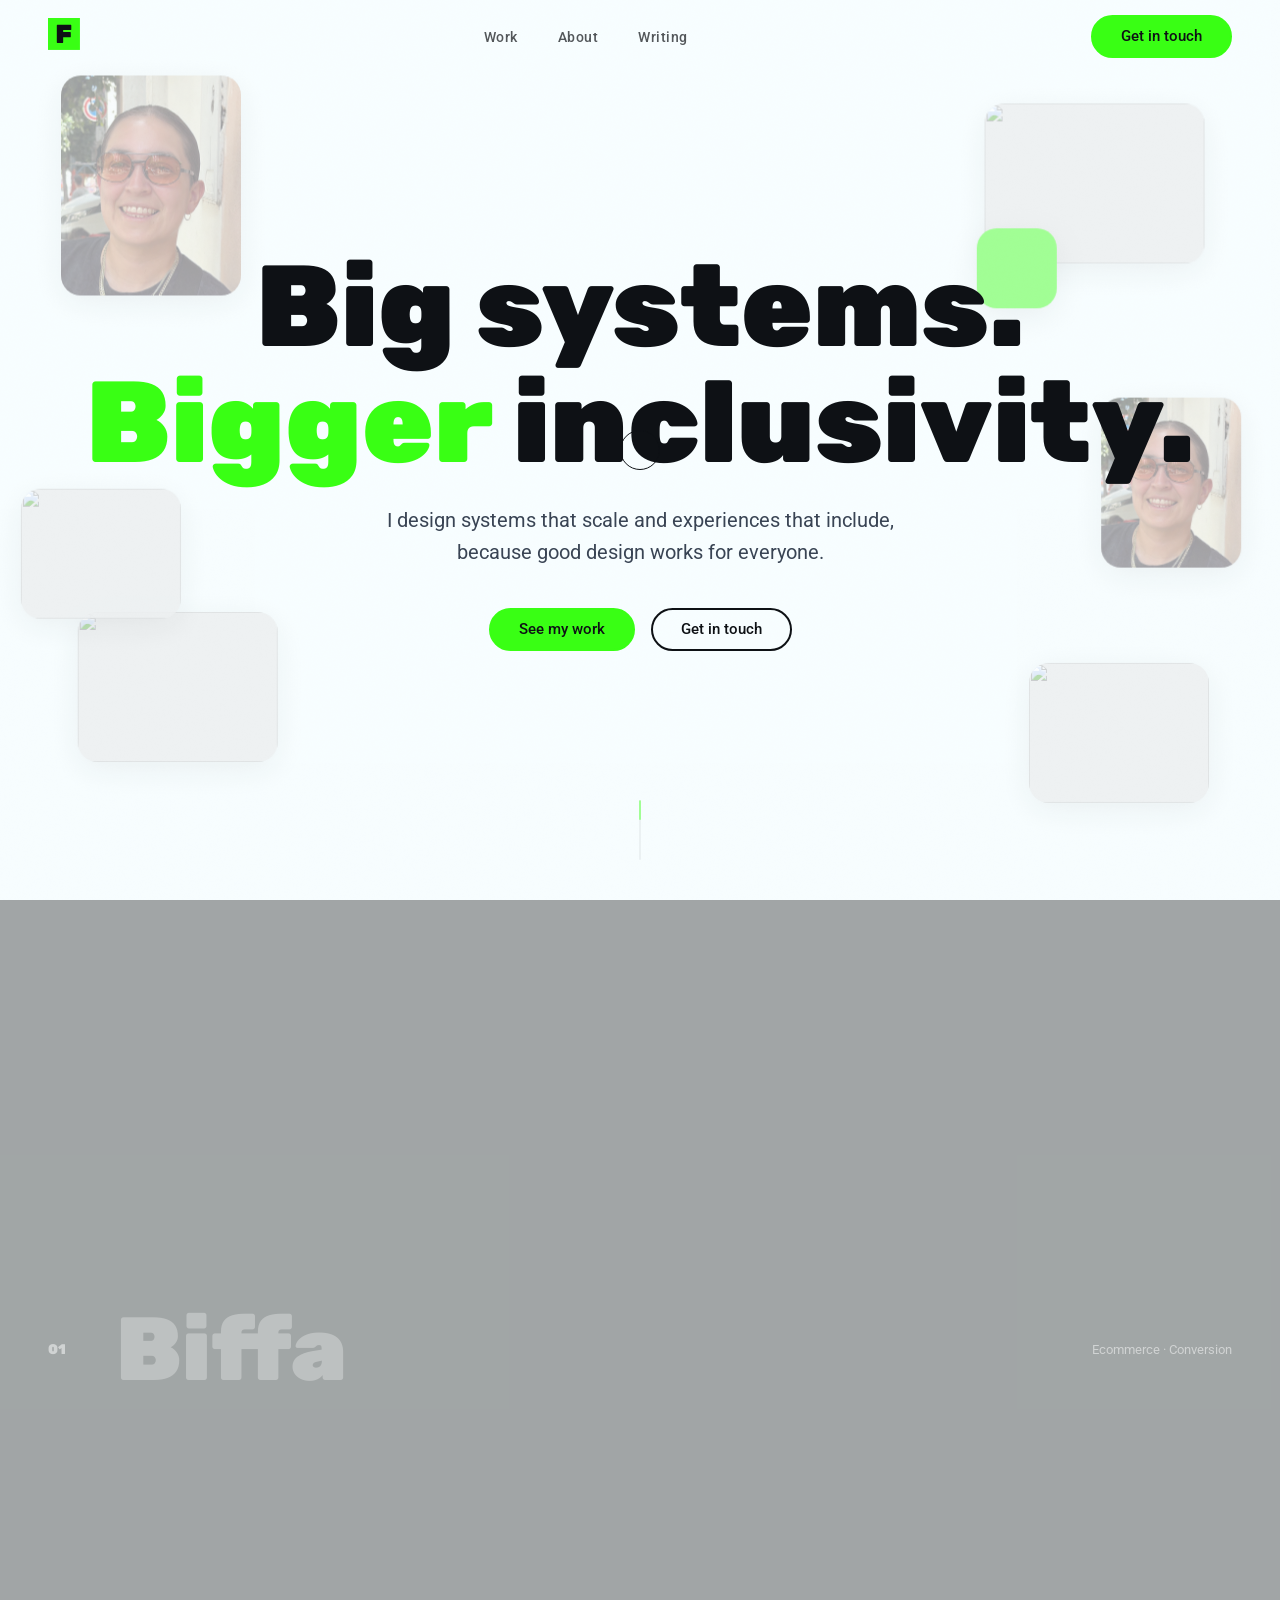
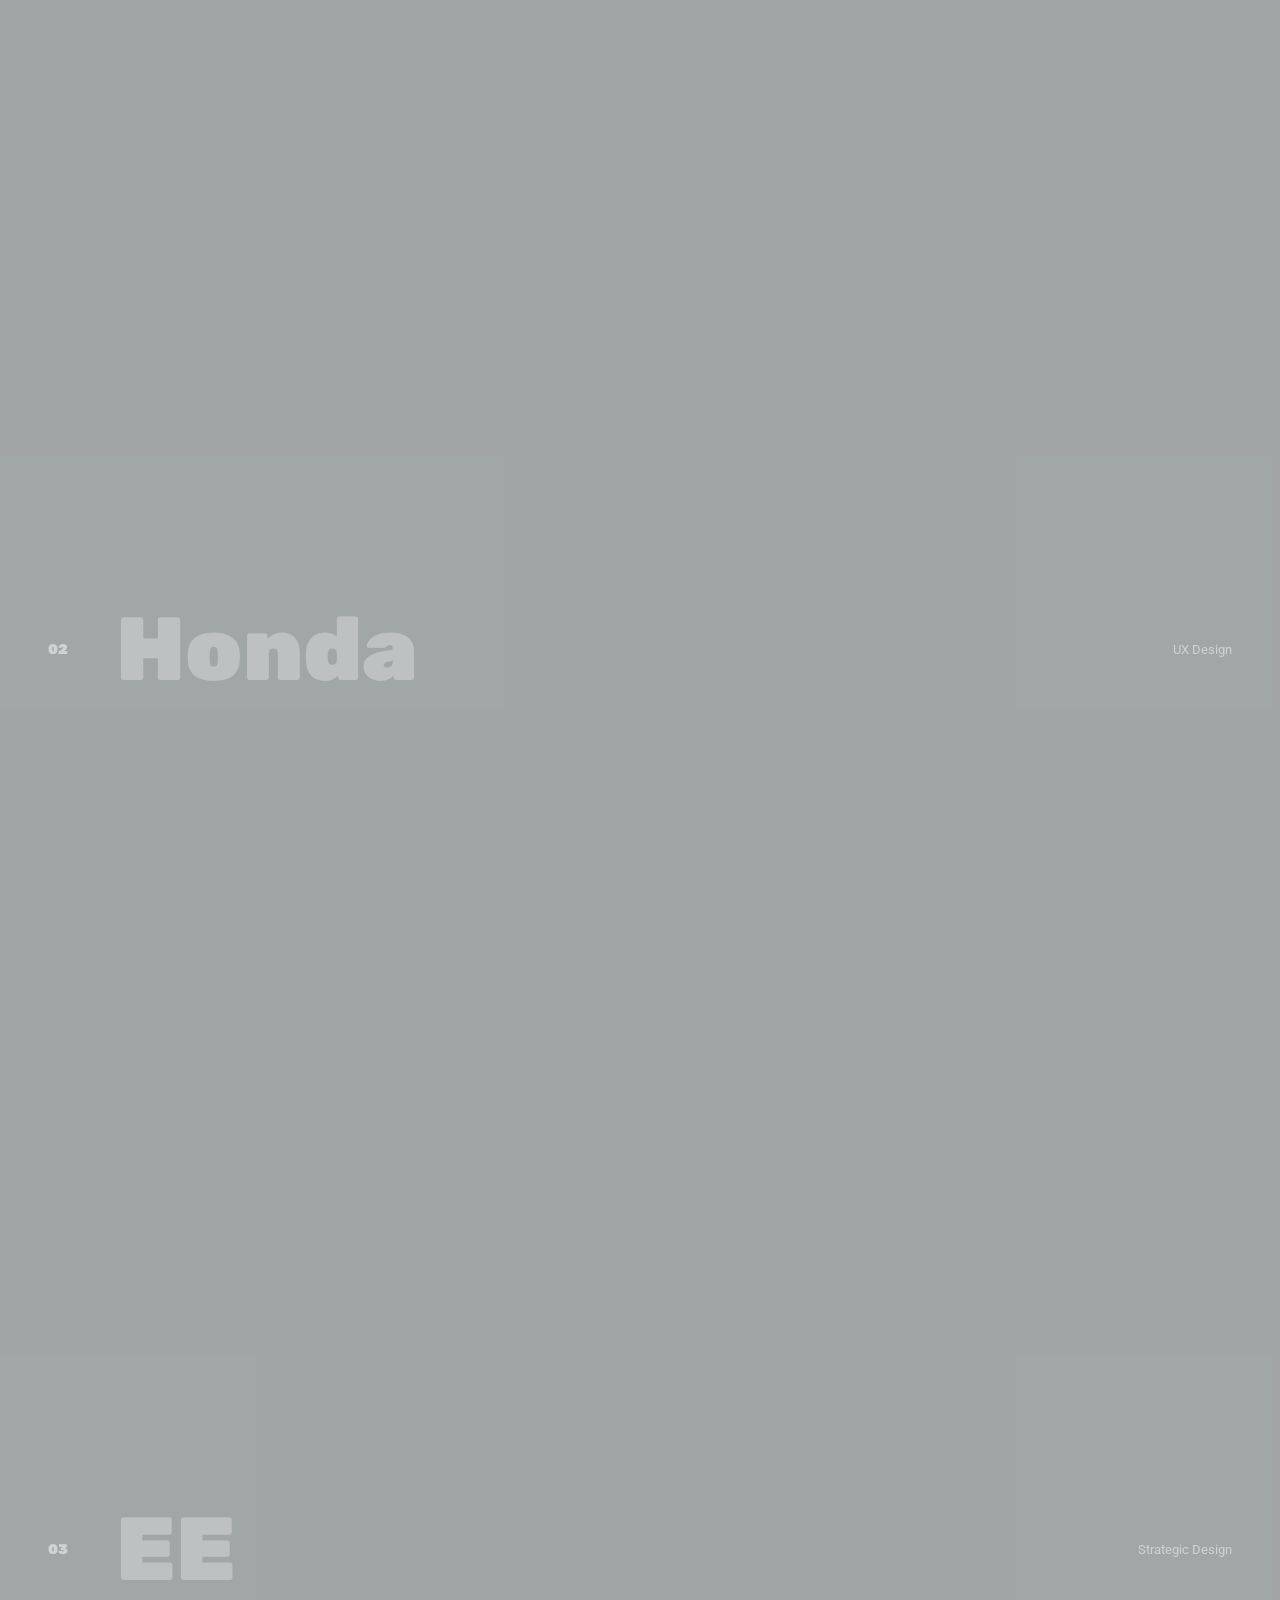
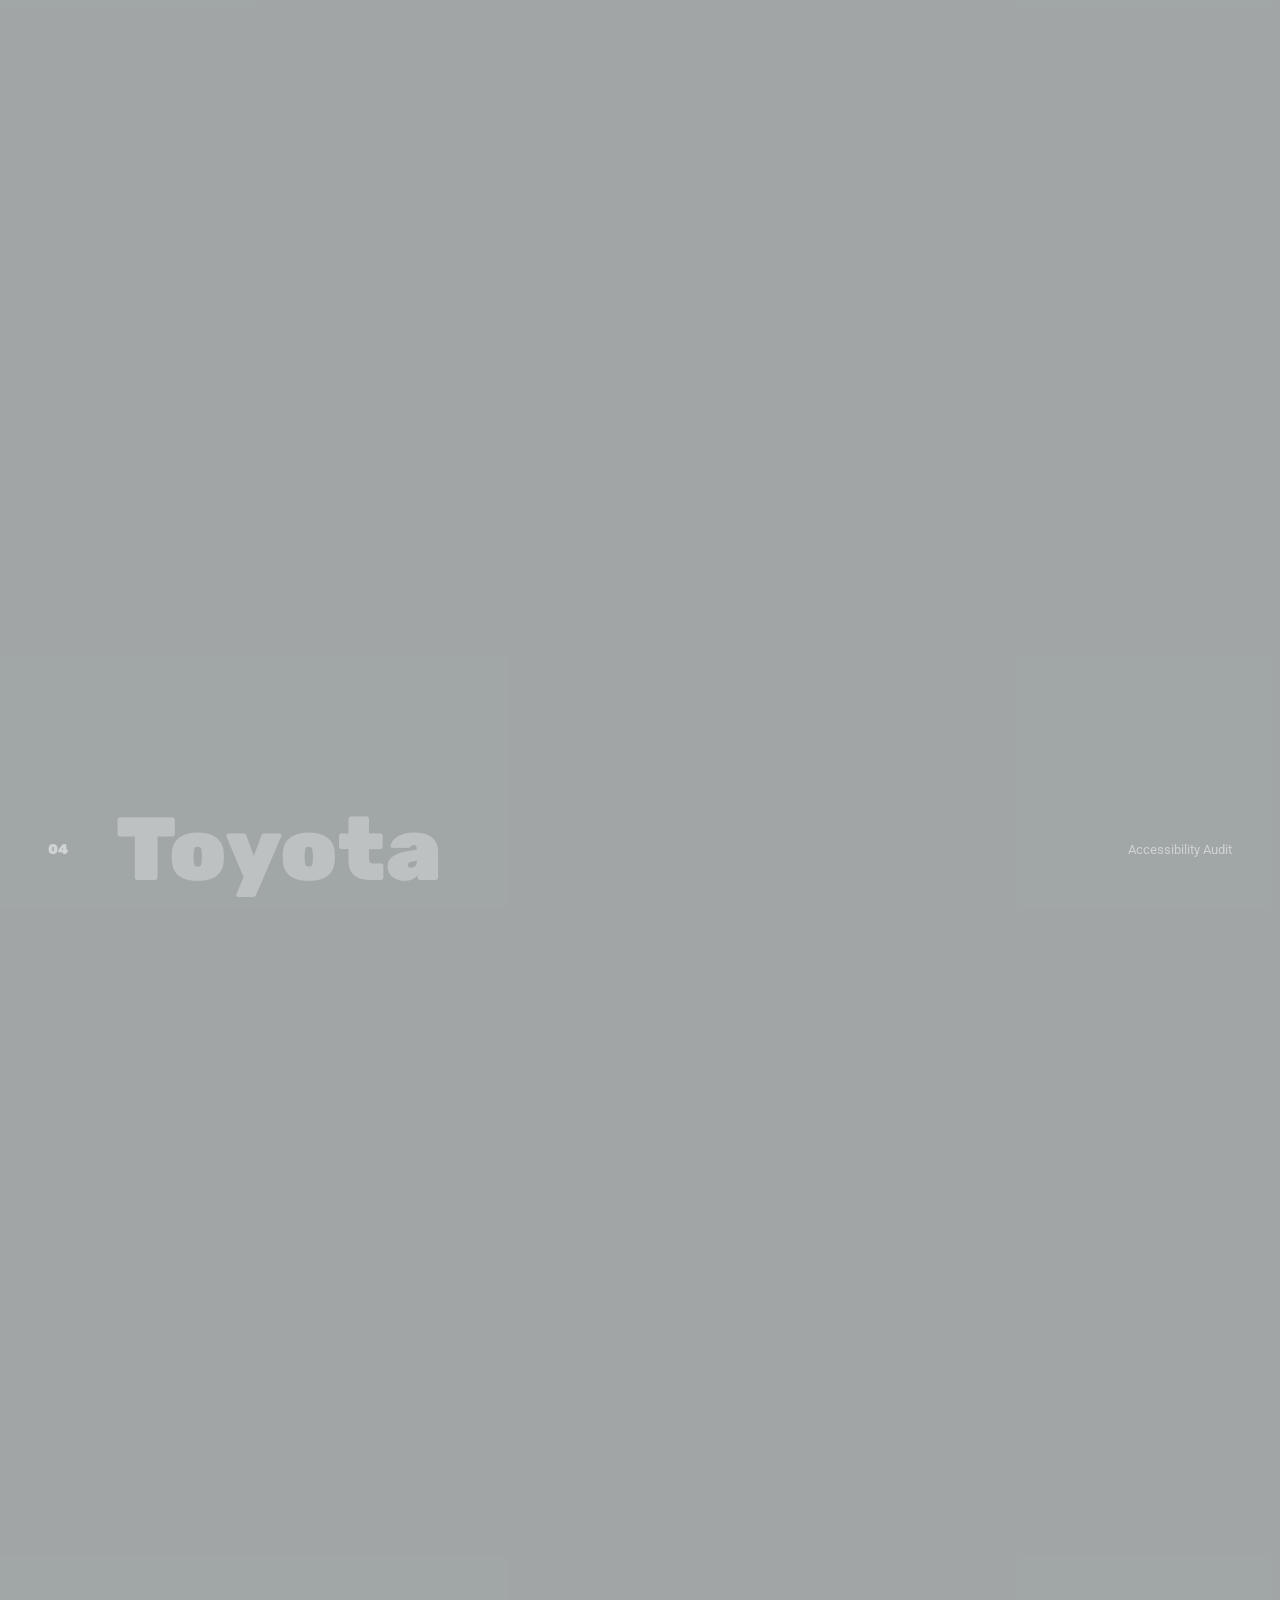
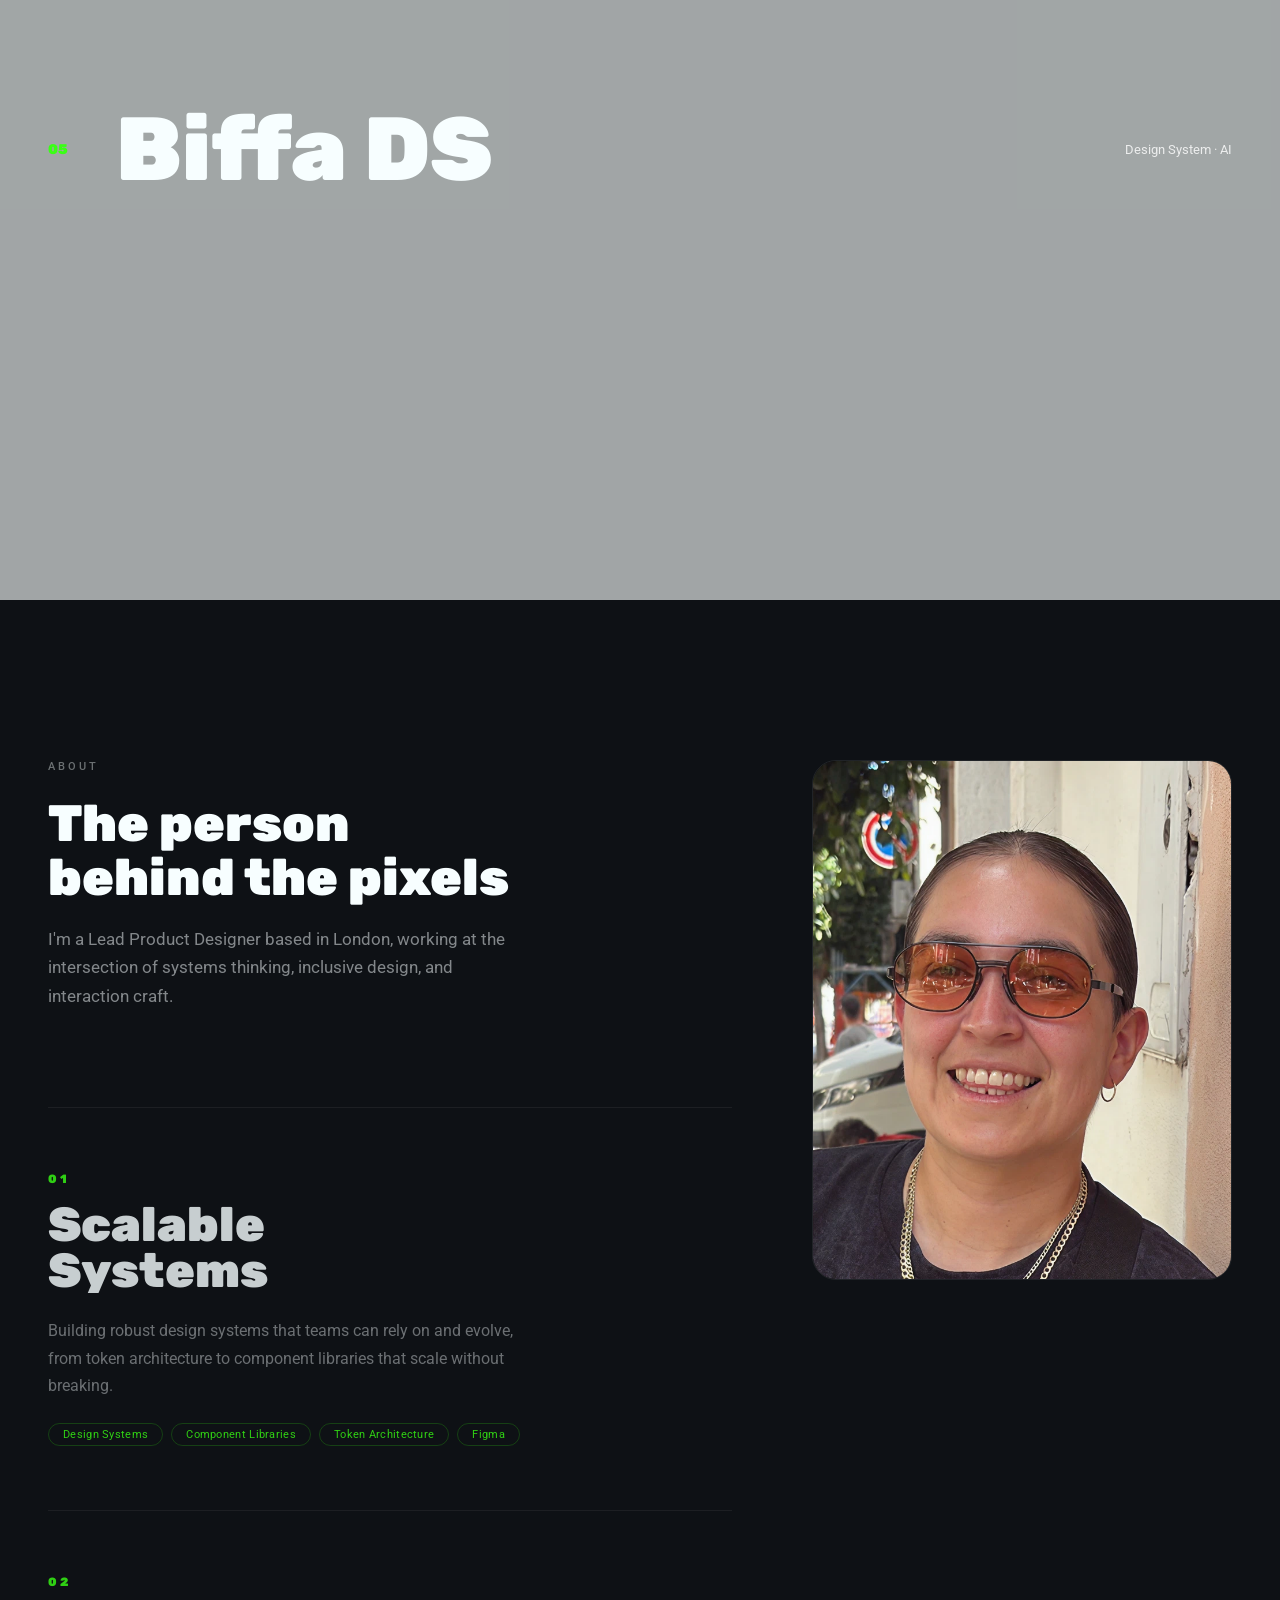
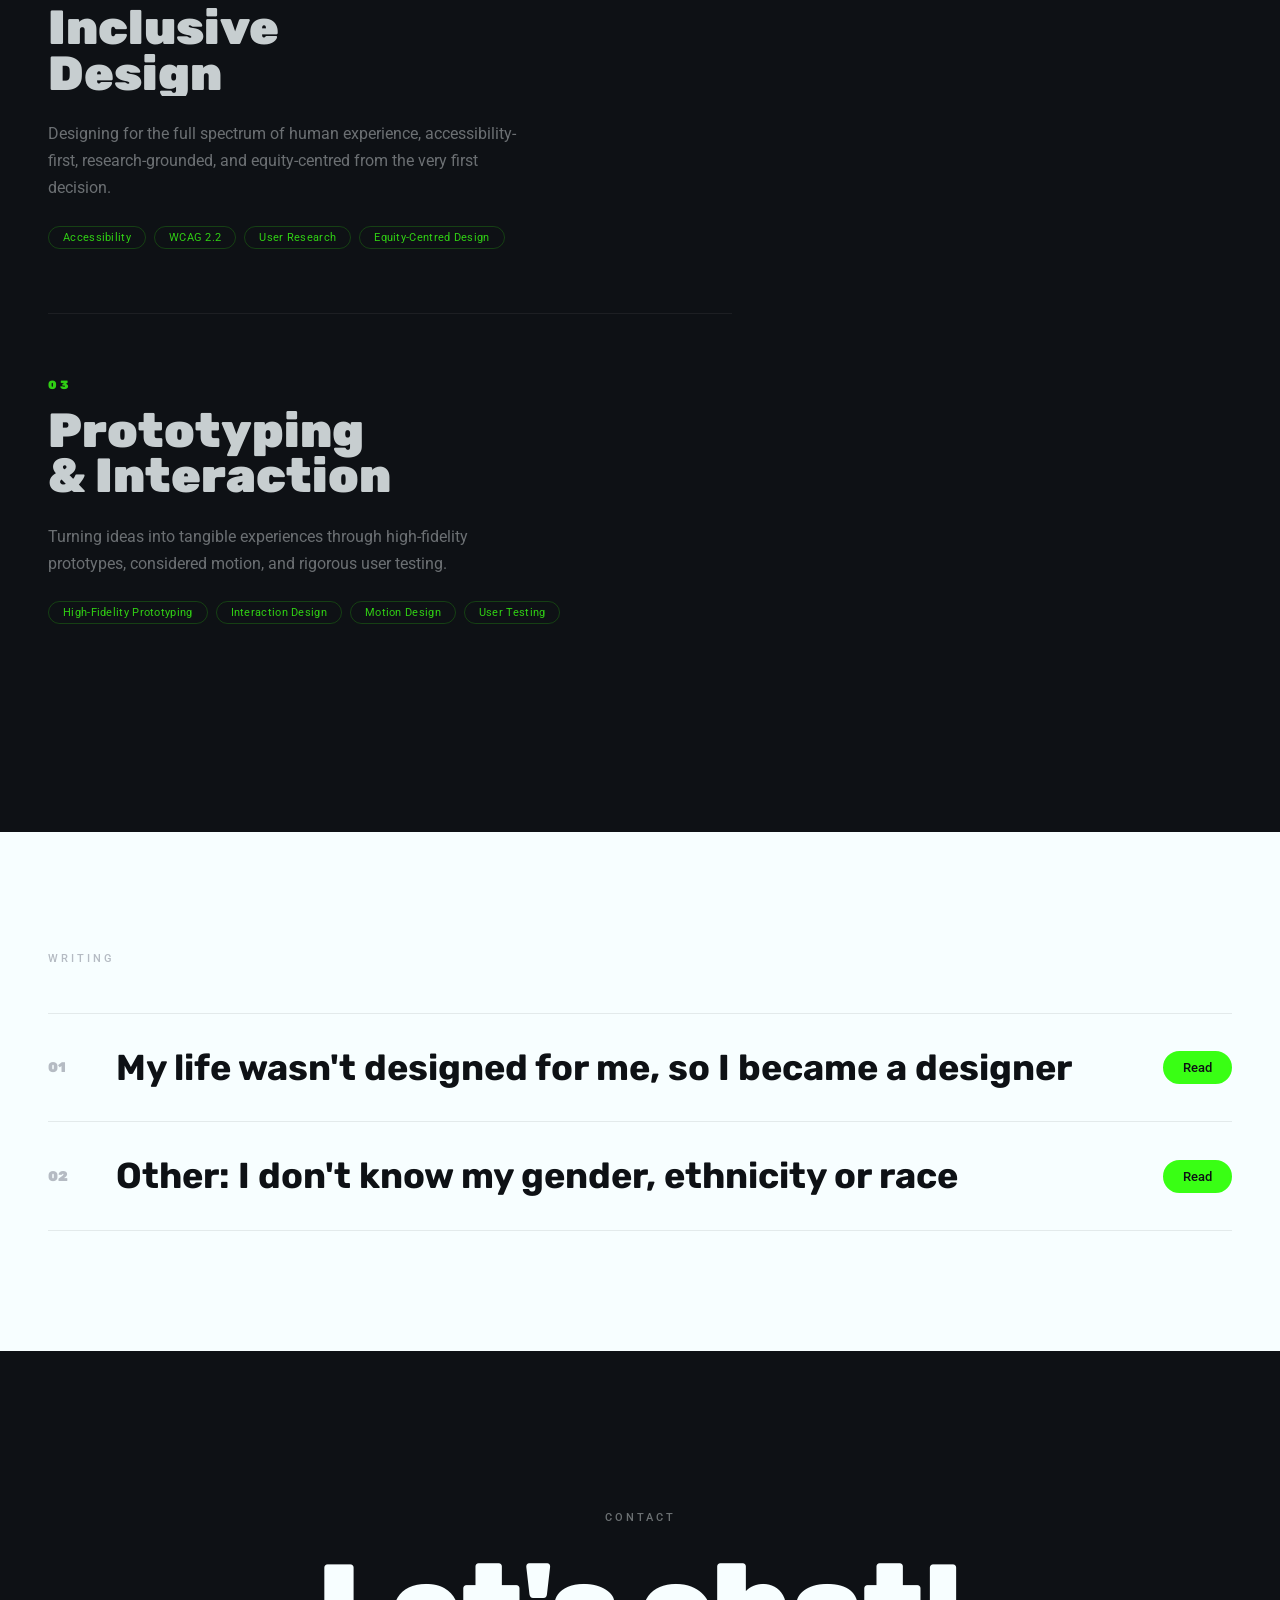
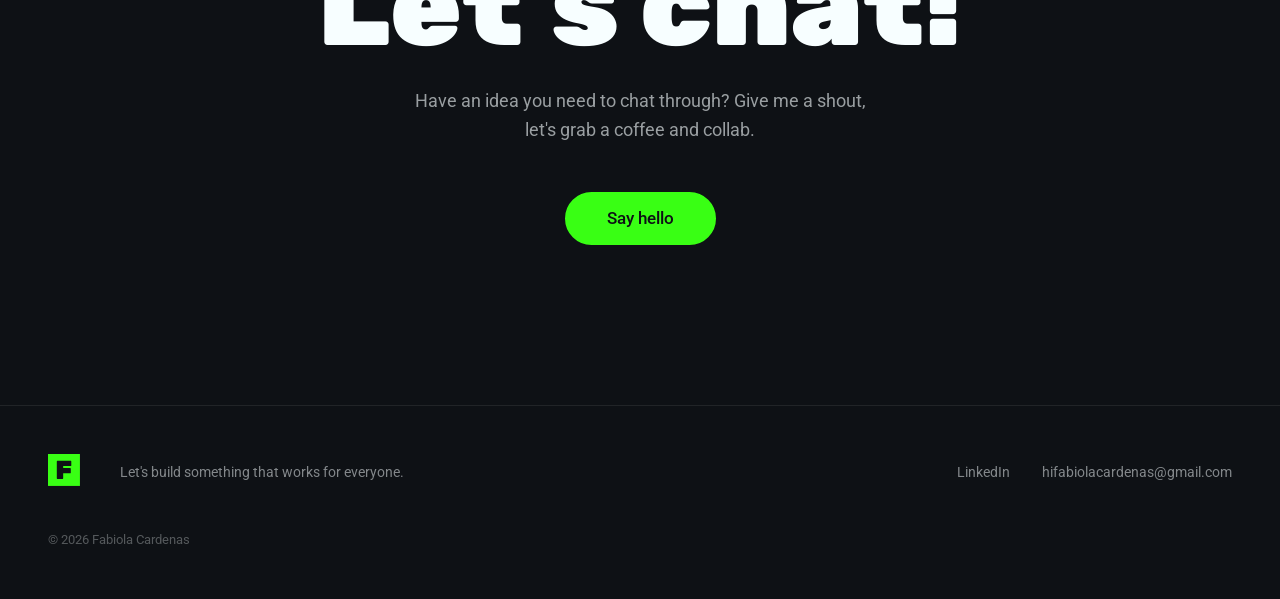
==== index.html @ a3e679f0 "Add files via upload" ====
<!DOCTYPE html>
<html lang="en">
<head>
  <meta charset="UTF-8">
  <meta name="viewport" content="width=device-width, initial-scale=1.0">
  <title>Fabiola Cardenas — Designer</title>

  <link rel="icon" type="image/svg+xml" href="images/logo/fabs_logo.svg">

  <link rel="preconnect" href="https://fonts.googleapis.com">
  <link rel="preconnect" href="https://fonts.gstatic.com" crossorigin>
  <link href="https://fonts.googleapis.com/css2?family=Rubik:wght@700;800;900&family=Roboto:wght@400;500&display=swap" rel="stylesheet">

  <link rel="stylesheet" href="styles.css">
</head>
<body>

  <div id="preloader" aria-hidden="true">
    <div class="preloader-logo" aria-hidden="true">
      <svg width="160" height="160" viewBox="0 0 236 236" fill="none" xmlns="http://www.w3.org/2000/svg">
        <!-- Green background square -->
        <rect width="235.503" height="235.503" fill="#39FF14"/>

        <!-- Dim F silhouette — always visible at low opacity -->
        <path id="preloader-f-dim" d="M70.1135 183.812C68.7092 183.812 67.4964 183.301 66.4751 182.28C65.4538 181.259 64.9432 180.046 64.9432 178.641V54.936C64.9432 53.5317 65.4538 52.3189 66.4751 51.2976C67.4964 50.2763 68.7092 49.7657 70.1135 49.7657H166.627C168.031 49.7657 169.244 50.2763 170.265 51.2976C171.286 52.3189 171.797 53.5317 171.797 54.936V84.0432C171.797 85.4475 171.286 86.6603 170.265 87.6816C169.244 88.7029 168.031 89.2135 166.627 89.2135H111.859V103.384H162.797C164.201 103.384 165.414 103.895 166.435 104.916C167.457 105.937 167.967 107.15 167.967 108.554V137.47C167.967 138.874 167.457 140.087 166.435 141.109C165.414 142.13 164.201 142.64 162.797 142.64H111.859V178.641C111.859 180.046 111.349 181.259 110.327 182.28C109.306 183.301 108.093 183.812 106.689 183.812H70.1135Z" fill="#1F7015" opacity="0.4"/>

        <!-- Animated fill F — revealed bottom to top via clipPath -->
        <defs>
          <clipPath id="preloader-clip">
            <!-- This rect starts at the bottom with height 0, grows to full height via JS -->
            <rect id="preloader-clip-rect" x="0" y="235.503" width="235.503" height="0"/>
          </clipPath>
        </defs>
        <path id="preloader-f-fill" d="M70.1135 183.812C68.7092 183.812 67.4964 183.301 66.4751 182.28C65.4538 181.259 64.9432 180.046 64.9432 178.641V54.936C64.9432 53.5317 65.4538 52.3189 66.4751 51.2976C67.4964 50.2763 68.7092 49.7657 70.1135 49.7657H166.627C168.031 49.7657 169.244 50.2763 170.265 51.2976C171.286 52.3189 171.797 53.5317 171.797 54.936V84.0432C171.797 85.4475 171.286 86.6603 170.265 87.6816C169.244 88.7029 168.031 89.2135 166.627 89.2135H111.859V103.384H162.797C164.201 103.384 165.414 103.895 166.435 104.916C167.457 105.937 167.967 107.15 167.967 108.554V137.47C167.967 138.874 167.457 140.087 166.435 141.109C165.414 142.13 164.201 142.64 162.797 142.64H111.859V178.641C111.859 180.046 111.349 181.259 110.327 182.28C109.306 183.301 108.093 183.812 106.689 183.812H70.1135Z" fill="#0E1115" clip-path="url(#preloader-clip)"/>
      </svg>
    </div>
    <span id="preloader-count">0%</span>
  </div>

  <div id="cursor" aria-hidden="true">
    <span class="cursor-label">View</span>
  </div>

  <nav id="nav" role="navigation" aria-label="Main navigation">
    <a href="#" class="nav-logo" aria-label="Fabiola Cardenas home">
      <img src="images/logo/fabs_logo.svg" alt="FC logo" onerror="this.style.display='none';this.nextElementSibling.style.display='inline'" />
      <span class="nav-logo-fallback">FC</span>
    </a>
    <ul class="nav-links" role="list">
      <li><a href="#work">Work</a></li>
      <li><a href="#about">About</a></li>
      <li><a href="#writing">Writing</a></li>
    </ul>
    <button type="button" class="btn btn-green nav-cta" data-open-modal aria-haspopup="dialog">Get in touch</button>
    <button type="button" class="nav-hamburger" aria-label="Open menu" aria-expanded="false" aria-controls="mobile-menu">
      <span></span><span></span><span></span>
    </button>
  </nav>

  <div id="mobile-menu" hidden>
    <ul>
      <li><a href="#work">Work</a></li>
      <li><a href="#about">About</a></li>
      <li><a href="#writing">Writing</a></li>
      <li><a href="#contact">Get in touch</a></li>
    </ul>
  </div>

  <main>
    <section id="hero" aria-label="Hero">
      <div class="hero-mosaic" aria-hidden="true">
        <div class="mosaic-grid" id="mosaic-grid"></div>
      </div>
      <canvas id="grain-canvas" aria-hidden="true"></canvas>
      <div class="hero-content">
        <h1 class="hero-headline">
          <span class="hero-line">Big systems.</span>
          <span class="hero-line"><span class="green">Bigger</span> inclusivity.</span>
        </h1>
        <p class="hero-subline">I design systems that scale and experiences that include,<br>because good design works for everyone.</p>
        <div class="hero-btns">
          <a href="#work" class="btn btn-green">See my work</a>
          <button type="button" class="btn btn-outline" data-open-modal>Get in touch</button>
        </div>
      </div>
      <div class="scroll-indicator" aria-hidden="true">
        <div class="scroll-track">
          <div class="scroll-dot"></div>
        </div>
      </div>
    </section>

    <section id="work" aria-label="Work">
      <div class="section-label work-label">Work</div>
      <div id="work-accordion" class="accordion" role="list">

        <div class="accordion-item" data-index="0" data-img="biffa/images/carousel-card.png" role="listitem">
          <div class="accordion-bg" aria-hidden="true"></div>
          <a href="biffa/index.html" class="accordion-row" aria-label="View Biffa Ecommerce case study">
            <span class="acc-num">01</span>
            <span class="acc-title">Biffa</span>
            <span class="acc-tags">Ecommerce · Conversion</span>
          </a>
        </div>

        <div class="accordion-item" data-index="1" data-img="honda/images/carousel-card.png" role="listitem">
          <div class="accordion-bg" aria-hidden="true"></div>
          <a href="/honda/" class="accordion-row" aria-label="View Honda UX Design case study">
            <span class="acc-num">02</span>
            <span class="acc-title">Honda</span>
            <span class="acc-tags">UX Design</span>
          </a>
        </div>

        <div class="accordion-item" data-index="2" data-img="ee/images/carousel-card.png" role="listitem">
          <div class="accordion-bg" aria-hidden="true"></div>
          <a href="ee/index.html" class="accordion-row" aria-label="View EE Inclusive Design case study">
            <span class="acc-num">03</span>
            <span class="acc-title">EE</span>
            <span class="acc-tags">Strategic Design</span>
          </a>
        </div>

        <div class="accordion-item" data-index="3" data-img="toyota/images/carousel-card.png" role="listitem">
          <div class="accordion-bg" aria-hidden="true"></div>
          <a href="toyota/index.html" class="accordion-row" aria-label="View Toyota Service Design case study">
            <span class="acc-num">04</span>
            <span class="acc-title">Toyota</span>
            <span class="acc-tags">Accessibility Audit</span>
          </a>
        </div>

        <div class="accordion-item" data-index="4" data-img="biffa-ds/images/carousel-card.png" role="listitem">
          <div class="accordion-bg" aria-hidden="true"></div>
          <a href="biffa-ds/index.html" class="accordion-row" aria-label="View Biffa Design System case study">
            <span class="acc-num">05</span>
            <span class="acc-title">Biffa DS</span>
            <span class="acc-tags">Design System · AI</span>
          </a>
        </div>

      </div>
      <div class="work-progress" aria-live="polite" aria-label="Project progress">
        <span class="progress-current">01</span>
        <span class="progress-sep"> / </span>
        <span class="progress-total">05</span>
      </div>
    </section>

    <section id="about" aria-label="About">
      <div class="about-inner">

        <div class="about-left">
          <div class="about-intro-block">
            <span class="section-label about-section-label">About</span>
            <h2 class="about-headline">The person<br>behind the pixels</h2>
            <p class="about-intro">I'm a Lead Product Designer based in London, working at the intersection of systems thinking, inclusive design, and interaction craft.</p>
          </div>

          <div class="about-skill" data-skill="0">
            <span class="about-skill__num">01</span>
            <h3 class="about-skill__title">Scalable<br>Systems</h3>
            <p class="about-skill__desc">Building robust design systems that teams can rely on and evolve, from token architecture to component libraries that scale without breaking.</p>
            <div class="about-skill__tags">
              <span>Design Systems</span>
              <span>Component Libraries</span>
              <span>Token Architecture</span>
              <span>Figma</span>
            </div>
          </div>

          <div class="about-skill" data-skill="1">
            <span class="about-skill__num">02</span>
            <h3 class="about-skill__title">Inclusive<br>Design</h3>
            <p class="about-skill__desc">Designing for the full spectrum of human experience, accessibility-first, research-grounded, and equity-centred from the very first decision.</p>
            <div class="about-skill__tags">
              <span>Accessibility</span>
              <span>WCAG 2.2</span>
              <span>User Research</span>
              <span>Equity-Centred Design</span>
            </div>
          </div>

          <div class="about-skill" data-skill="2">
            <span class="about-skill__num">03</span>
            <h3 class="about-skill__title">Prototyping<br>&amp; Interaction</h3>
            <p class="about-skill__desc">Turning ideas into tangible experiences through high-fidelity prototypes, considered motion, and rigorous user testing.</p>
            <div class="about-skill__tags">
              <span>High-Fidelity Prototyping</span>
              <span>Interaction Design</span>
              <span>Motion Design</span>
              <span>User Testing</span>
            </div>
          </div>

        </div>

        <div class="about-right">
          <div class="about-photo-wrap">
            <div class="about-photo-glare" aria-hidden="true"></div>
            <img src="images/Fabs.png" alt="Fabiola Cardenas" class="about-photo" />
          </div>
        </div>

      </div>
    </section>

    <!-- WRITING -->
    <section id="writing" aria-label="Writing">
      <div class="writing-inner">
        <div class="section-label">Writing</div>
        <div class="articles-list" role="list">

          <article class="article-row" role="listitem">
            <span class="art-num">01</span>
            <h3 class="art-title">My life wasn't designed for me, so I became a designer</h3>
            <a href="https://medium.com/@hifabiolacardenas/my-life-wasnt-designed-for-me-so-i-became-a-designer-f8d572a2883a" target="_blank" rel="noopener noreferrer" class="btn btn-green btn-small art-btn" aria-label="Read article one">Read</a>
          </article>

          <article class="article-row" role="listitem">
            <span class="art-num">02</span>
            <h3 class="art-title">Other: I don't know my gender, ethnicity or race</h3>
            <a href="https://medium.com/@hifabiolacardenas/other-i-dont-know-my-gender-ethnicity-or-race-5bf878be7643" target="_blank" rel="noopener noreferrer" class="btn btn-green btn-small art-btn" aria-label="Read article two">Read</a>
          </article>

        </div>
      </div>
    </section>

    <!-- CONTACT -->
    <section id="contact" aria-label="Contact">
      <div class="contact-bg" aria-hidden="true"></div>
      <div class="contact-inner">
        <div class="section-label fade-up">Contact</div>
        <h2 class="contact-headline fade-up" style="transition-delay: 100ms;">Let's chat!</h2>
        <p class="contact-subline fade-up" style="transition-delay: 200ms;">Have an idea you need to chat through? Give me a shout, let's grab a coffee and collab.</p>
        <a href="mailto:hifabiolacardenas@gmail.com" class="btn btn-green btn-large fade-up" data-open-modal>Say hello</a>
      </div>
    </section>
  </main>

  <footer id="footer" role="contentinfo" class="fade-up">
    <div class="footer-inner">
      <a href="#" class="footer-logo" aria-label="Fabiola Cardenas home">
        <img src="images/logo/fabs_logo.svg" alt="FC logo" onerror="this.style.display='none';this.nextElementSibling.style.display='inline'" />
        <span class="nav-logo-fallback">FC</span>
      </a>
      <p class="footer-tagline">Let's build something that works for everyone.</p>
      <div class="footer-links">
        <a href="https://uk.linkedin.com/in/fabiola-cardenas" target="_blank" rel="noopener noreferrer">LinkedIn</a>
        <a href="mailto:hifabiolacardenas@gmail.com">hifabiolacardenas@gmail.com</a>
      </div>
      <p class="footer-copy">&copy; <span id="year"></span> Fabiola Cardenas</p>
    </div>
  </footer>

  <!-- CONTACT MODAL -->
  <div id="contact-modal" class="modal" aria-modal="true" aria-label="Contact Fabiola" role="dialog" hidden>
    <div class="modal-overlay" aria-hidden="true"></div>
    <div class="modal-inner">
      <button type="button" class="modal-close" aria-label="Close contact form">
        <span></span><span></span>
      </button>

      <div class="modal-content">
        <div class="modal-header">
          <span class="section-label modal-label">Contact</span>
          <h2 class="modal-headline">Let's chat!</h2>
          <p class="modal-subline">Drop me a message and I'll get back to you.</p>
        </div>

        <form class="modal-form" name="contact" method="POST" data-netlify="true" netlify-honeypot="bot-field">
          <input type="hidden" name="form-name" value="contact" />
          <p hidden>
            <label>Don't fill this out: <input name="bot-field" /></label>
          </p>

          <div class="form-group">
            <label for="modal-name" class="form-label">Name</label>
            <input type="text" id="modal-name" name="name" class="form-input" placeholder="Your name" required autocomplete="name" />
          </div>

          <div class="form-group">
            <label for="modal-email" class="form-label">Email</label>
            <input type="email" id="modal-email" name="email" class="form-input" placeholder="your@email.com" required autocomplete="email" />
          </div>

          <div class="form-group">
            <label for="modal-message" class="form-label">Message</label>
            <textarea id="modal-message" name="message" class="form-input form-textarea" placeholder="Tell me about your project..." required rows="5"></textarea>
          </div>

          <button type="submit" class="btn btn-green btn-large modal-submit">Send it</button>
        </form>

        <div class="modal-success" hidden>
          <div class="modal-success__icon" aria-hidden="true">✓</div>
          <h3 class="modal-success__title">Message sent!</h3>
          <p class="modal-success__desc">Thanks for reaching out. I'll get back to you soon.</p>
        </div>
      </div>
    </div>
  </div>

  <script src="script.js"></script>
</body>
</html>
---- styles.css ----
:root {
  --green: #39FF14;
  --dark-green: #1F7015;
  --blue: #66E5FF;
  --off-white: #F7FEFF;
  --off-black: #0E1115;
  --dark-grey: #394454;
  --light-grey: #B5BBC3;
}

/* Reset */
*,
*::before,
*::after {
  box-sizing: border-box;
  margin: 0;
  padding: 0;
}

html {
  scroll-behavior: smooth;
}

body {
  background: var(--off-white);
  color: var(--off-black);
  font-family: 'Roboto', sans-serif;
  overflow-x: hidden;
}

* {
  cursor: none;
}

/* Accessibility */
a:focus-visible,
button:focus-visible {
  outline: 2px solid var(--green);
  outline-offset: 4px;
}

/* Typography */
h1, h2, h3 {
  font-family: 'Rubik', sans-serif;
  font-weight: 900;
}

p {
  font-family: 'Roboto', sans-serif;
  font-weight: 400;
  line-height: 1.6;
}

/* Preloader */
#preloader {
  position: fixed;
  inset: 0;
  background: var(--off-white);
  z-index: 1000;
  display: flex;
  flex-direction: column;
  align-items: center;
  justify-content: center;
  gap: 32px;
  transition: opacity 600ms ease;
}

#preloader.hidden {
  opacity: 0;
  pointer-events: none;
}

.preloader-logo {
  display: flex;
  align-items: center;
  justify-content: center;
}

.preloader-logo svg {
  border-radius: 20px;
  display: block;
}

#preloader-count {
  font-family: 'Rubik', sans-serif;
  font-weight: 900;
  font-size: clamp(24px, 4vw, 40px);
  color: var(--off-black);
  letter-spacing: -0.5px;
}

/* Custom cursor */
#cursor {
  position: fixed;
  top: 0;
  left: 0;
  width: 40px;
  height: 40px;
  border-radius: 50%;
  border: 1.5px solid var(--off-black);
  pointer-events: none;
  z-index: 9999;
  transform: translate(-50%, -50%);
  display: flex;
  align-items: center;
  justify-content: center;
  transition: width 200ms ease, height 200ms ease, background 200ms ease, border-color 200ms ease, color 200ms ease;
}

/* Light mode cursor (default — on light backgrounds) */
#cursor {
  border-color: var(--off-black);
  color: var(--off-black);
}

/* Dark mode cursor — added by JS when over dark sections */
#cursor.cursor-dark {
  border-color: var(--off-white);
  color: var(--off-white);
}

.cursor-label {
  font-family: 'Roboto', sans-serif;
  font-size: 10px;
  font-weight: 500;
  letter-spacing: 1px;
  text-transform: uppercase;
  opacity: 0;
  pointer-events: none;
  color: inherit;
  transition: opacity 200ms ease;
}

/* Hover state — over links and buttons */
body.cursor-hover #cursor {
  width: 64px;
  height: 64px;
  background: rgba(57, 255, 20, 0.15);
  border-color: var(--green);
  color: var(--off-black);
}

/* View state — over project items */
body.cursor-view #cursor {
  width: 80px;
  height: 80px;
  background: rgba(57, 255, 20, 0.15);
  border-color: var(--green);
  color: var(--off-white);
}

body.cursor-view .cursor-label {
  opacity: 1;
}

/* ── BUTTON SYSTEM ───────────────────────────────────── */

.btn {
  display: inline-flex;
  align-items: center;
  justify-content: center;
  border-radius: 999px;
  padding: 12px 28px;
  font-family: 'Roboto', sans-serif;
  font-weight: 500;
  font-size: 15px;
  text-decoration: none;
  border: 2px solid transparent;
  outline: none;
  cursor: none;
  transition: background 200ms ease, color 200ms ease, border-color 200ms ease, opacity 200ms ease, transform 100ms ease;
  -webkit-appearance: none;
  appearance: none;
  background: none;
  line-height: 1;
  white-space: nowrap;
  user-select: none;
}

/* PRIMARY — green fill, black text */
.btn-green {
  background: var(--green);
  color: var(--off-black);
  border-color: var(--green);
}

.btn-green:hover {
  background: #2ee610;
  border-color: #2ee610;
}

.btn-green:focus-visible {
  outline: 2px solid var(--green);
  outline-offset: 4px;
}

.btn-green:active {
  transform: scale(0.97);
}

.btn-green:disabled,
.btn-green[disabled] {
  opacity: 0.4;
  pointer-events: none;
}

/* GHOST DARK — black outline, black text (use on light backgrounds) */
.btn-outline {
  background: transparent;
  color: var(--off-black);
  border-color: var(--off-black);
}

.btn-outline:hover {
  background: var(--off-black);
  color: var(--off-white);
}

.btn-outline:focus-visible {
  outline: 2px solid var(--off-black);
  outline-offset: 4px;
}

.btn-outline:active {
  transform: scale(0.97);
}

.btn-outline:disabled,
.btn-outline[disabled] {
  opacity: 0.4;
  pointer-events: none;
}

/* GHOST LIGHT — white outline, white text (use on dark backgrounds) */
.btn-outline-light {
  background: transparent;
  color: var(--off-white);
  border-color: rgba(247, 254, 255, 0.4);
}

.btn-outline-light:hover {
  background: rgba(247, 254, 255, 0.08);
  border-color: var(--off-white);
}

.btn-outline-light:focus-visible {
  outline: 2px solid var(--off-white);
  outline-offset: 4px;
}

.btn-outline-light:active {
  transform: scale(0.97);
}

.btn-outline-light:disabled,
.btn-outline-light[disabled] {
  opacity: 0.4;
  pointer-events: none;
}

/* SIZE VARIANTS */
.btn-large {
  padding: 16px 40px;
  font-size: 17px;
}

.btn-small {
  padding: 8px 18px;
  font-size: 13px;
}

/* Section label */
.section-label {
  font-family: 'Roboto', sans-serif;
  font-weight: 500;
  font-size: 11px;
  letter-spacing: 3px;
  text-transform: uppercase;
  color: var(--light-grey);
}

/* Nav */
#nav {
  position: fixed;
  top: 0;
  width: 100%;
  z-index: 100;
  display: flex;
  align-items: center;
  justify-content: space-between;
  padding: 0 48px;
  height: 72px;
  background: transparent;
  transition: background 400ms ease, backdrop-filter 400ms ease;
}

#nav.scrolled {
  background: rgba(247, 254, 255, 0.85);
  backdrop-filter: blur(12px);
  -webkit-backdrop-filter: blur(12px);
  border-bottom: 1px solid rgba(0, 0, 0, 0.06);
}

.nav-logo img {
  height: 32px;
  object-fit: contain;
}

.nav-logo-fallback {
  display: none;
  font-family: 'Rubik', sans-serif;
  font-weight: 900;
  font-size: 20px;
}

.nav-links {
  display: flex;
  list-style: none;
  gap: 40px;
}

.nav-links a {
  font-family: 'Roboto', sans-serif;
  font-weight: 500;
  font-size: 14px;
  color: var(--off-black);
  text-decoration: none;
  letter-spacing: 0.5px;
  opacity: 0.7;
  transition: opacity 200ms ease, color 200ms ease;
}

.nav-links a:hover {
  opacity: 1;
}

.nav-links a.active {
  color: var(--off-black);
  opacity: 1;
  font-weight: 700;
}

/* Mobile nav */
.nav-hamburger {
  display: none;
  flex-direction: column;
  justify-content: center;
  align-items: center;
  gap: 5px;
  width: 32px;
  height: 32px;
  background: none;
  border: none;
  padding: 0;
}

.nav-hamburger span {
  display: block;
  width: 24px;
  height: 2px;
  background: var(--off-black);
  border-radius: 2px;
  transition: transform 300ms ease, opacity 300ms ease;
}

.nav-hamburger[aria-expanded="true"] span:nth-child(1) {
  transform: translateY(7px) rotate(45deg);
}

.nav-hamburger[aria-expanded="true"] span:nth-child(2) {
  opacity: 0;
}

.nav-hamburger[aria-expanded="true"] span:nth-child(3) {
  transform: translateY(-7px) rotate(-45deg);
}

#mobile-menu {
  position: fixed;
  inset: 0;
  z-index: 200;
  background: var(--off-black);
}

#mobile-menu:not([hidden]) {
  display: flex;
  align-items: center;
  justify-content: center;
}

#mobile-menu ul {
  list-style: none;
  display: flex;
  flex-direction: column;
  align-items: center;
  gap: 32px;
}

#mobile-menu a {
  font-family: 'Rubik', sans-serif;
  font-weight: 900;
  font-size: clamp(32px, 8vw, 56px);
  color: var(--off-white);
  text-decoration: none;
  transition: color 200ms ease;
}

#mobile-menu a:hover {
  color: var(--green);
}

@media (max-width: 768px) {
  .nav-links,
  .nav-cta {
    display: none;
  }

  .nav-hamburger {
    display: flex;
  }
}

/* Hero */
#hero {
  position: relative;
  width: 100%;
  height: 100vh;
  display: flex;
  align-items: center;
  justify-content: center;
  background: var(--off-white);
  overflow: hidden;
}

#hero::before {
  content: '';
  position: absolute;
  inset: 0;
  background: rgba(247, 254, 255, 0.55);
  z-index: 1;
  pointer-events: none;
}

/* HERO FLOATING BLOCKS */
.hero-mosaic {
  position: absolute;
  inset: 0;
  overflow: hidden;
  z-index: 0;
  pointer-events: none;
}

.mosaic-block {
  position: absolute;
  border-radius: 20px;
  overflow: hidden;
  will-change: transform;
  box-shadow: 0 8px 32px rgba(0,0,0,0.12);
  opacity: 0.9;
}

.mosaic-block img {
  width: 100%;
  height: 100%;
  object-fit: cover;
  display: block;
}

.mosaic-block--colour {
  opacity: 1;
}

#grain-canvas {
  position: absolute;
  inset: 0;
  width: 100%;
  height: 100%;
  pointer-events: none;
  opacity: 0.04;
}

.hero-content {
  position: relative;
  z-index: 2;
  text-align: center;
  padding: 0 24px;
}

.hero-headline {
  font-size: clamp(56px, 9vw, 120px);
  line-height: 1;
  margin-bottom: 24px;
  color: var(--off-black);
}

.hero-line {
  display: block;
}

.green {
  color: var(--green);
}

.hero-subline {
  font-size: clamp(16px, 2vw, 20px);
  color: var(--dark-grey);
  max-width: 560px;
  margin: 0 auto 40px;
}

.hero-btns {
  display: flex;
  gap: 16px;
  justify-content: center;
  flex-wrap: wrap;
}

/* Scroll indicator */
.scroll-indicator {
  position: absolute;
  bottom: 40px;
  left: 50%;
  transform: translateX(-50%);
}

.scroll-track {
  width: 2px;
  height: 60px;
  background: rgba(0, 0, 0, 0.1);
  border-radius: 2px;
  overflow: hidden;
  margin: 0 auto;
}

.scroll-dot {
  width: 2px;
  height: 20px;
  background: var(--green);
  border-radius: 2px;
}

@media (prefers-reduced-motion: no-preference) {
  .scroll-dot {
    animation: scrollBounce 1.5s ease-in-out infinite;
  }
}

@keyframes scrollBounce {
  0% {
    transform: translateY(-100%);
  }
  100% {
    transform: translateY(300%);
  }
}

/* WORK SECTION */
#work {
  position: relative;
  width: 100%;
}

.work-label {
  position: fixed;
  top: 88px;
  left: 48px;
  z-index: 15;
  pointer-events: none;
  opacity: 0;
  transition: opacity 300ms ease;
}

.work-label.visible {
  opacity: 1;
}

.accordion {
  position: relative;
  width: 100%;
  height: calc(var(--item-count, 5) * 100vh);
}

.accordion-item {
  position: sticky;
  top: 0;
  left: 0;
  width: 100%;
  height: 100vh;
  overflow: hidden;
  will-change: transform;
  background: var(--off-white);
}

.accordion-bg {
  position: absolute;
  inset: 0;
  width: 100%;
  height: 100%;
  background-size: cover;
  background-position: center;
  z-index: 0;
  transform: scale(1.05);
  transition: transform 800ms cubic-bezier(0.76, 0, 0.24, 1);
}

.accordion-item.active .accordion-bg {
  transform: scale(1);
}

.accordion-item::after {
  content: '';
  position: absolute;
  inset: 0;
  background: rgba(0, 0, 0, 0.35);
  z-index: 1;
  pointer-events: none;
}

.accordion-row {
  position: absolute;
  top: 50%;
  left: 0;
  right: 0;
  transform: translateY(-50%);
  z-index: 2;
  display: flex;
  align-items: center;
  padding: 0 48px;
  gap: 40px;
  background: none;
  text-decoration: none;
}

.acc-num {
  font-family: 'Rubik', sans-serif;
  font-weight: 900;
  font-size: 14px;
  color: rgba(255,255,255,0.5);
  min-width: 28px;
  transition: color 300ms ease;
}

.accordion-item.active .acc-num {
  color: var(--green);
}

.acc-title {
  font-family: 'Rubik', sans-serif;
  font-weight: 900;
  font-size: clamp(48px, 7vw, 96px);
  color: rgba(255,255,255,0.3);
  transition: color 400ms ease;
  flex: 1;
  line-height: 1;
}

.accordion-item.active .acc-title {
  color: var(--off-white);
}

.acc-tags {
  font-family: 'Roboto', sans-serif;
  font-size: 13px;
  color: rgba(255,255,255,0.5);
  text-align: right;
  transition: color 300ms ease;
}

.accordion-item.active .acc-tags {
  color: rgba(255,255,255,0.8);
}

.work-progress {
  position: fixed;
  bottom: 32px;
  right: 48px;
  z-index: 20;
  font-family: 'Roboto', sans-serif;
  font-size: 13px;
  color: var(--light-grey);
  opacity: 0;
  transition: opacity 300ms ease;
  pointer-events: none;
}

.work-progress.visible {
  opacity: 1;
}

.progress-current {
  color: var(--green);
  font-weight: 700;
}

/* SCROLL FADE-IN UTILITY */
@media (prefers-reduced-motion: no-preference) {
  .fade-up {
    opacity: 0;
    transform: translateY(24px);
    transition: opacity 600ms ease, transform 600ms ease;
  }

  .fade-up.in-view {
    opacity: 1;
    transform: translateY(0);
  }
}

/* ABOUT SECTION */
#about {
  background: var(--off-black);
  padding: 160px 48px;
}

.about-inner {
  max-width: 1400px;
  margin: 0 auto;
  display: grid;
  grid-template-columns: 1fr 420px;
  gap: 80px;
  align-items: start;
}

/* LEFT COLUMN */
.about-intro-block {
  margin-bottom: 80px;
}

.about-section-label {
  color: rgba(247, 254, 255, 0.4);
  display: block;
  margin-bottom: 24px;
}

.about-headline {
  font-family: 'Rubik', sans-serif;
  font-weight: 900;
  font-size: clamp(36px, 4vw, 56px);
  color: var(--off-white);
  line-height: 1.05;
  margin-bottom: 20px;
}

.about-intro {
  font-size: 17px;
  color: rgba(247, 254, 255, 0.5);
  max-width: 480px;
  line-height: 1.7;
}

/* SKILL BLOCKS */
.about-skill {
  padding: 64px 0;
  border-top: 1px solid rgba(247, 254, 255, 0.08);
  opacity: 0;
  transform: translateY(40px);
  transition: opacity 600ms ease, transform 600ms ease;
}

.about-skill.in-view {
  opacity: 1;
  transform: translateY(0);
}

.about-skill__num {
  font-family: 'Rubik', sans-serif;
  font-weight: 900;
  font-size: 12px;
  color: var(--green);
  letter-spacing: 3px;
  display: block;
  margin-bottom: 16px;
}

.about-skill__title {
  font-family: 'Rubik', sans-serif;
  font-weight: 900;
  font-size: clamp(32px, 4vw, 48px);
  line-height: 0.95;
  margin-bottom: 24px;
  display: block;
  position: relative;
  background: linear-gradient(
    to top,
    var(--green) 50%,
    rgba(247, 254, 255, 1) 50%
  );
  background-size: 100% 200%;
  background-position: 0% 0%;
  -webkit-background-clip: text;
  background-clip: text;
  -webkit-text-fill-color: transparent;
  transition: background-position 0ms linear;
}

.about-skill__desc {
  font-size: 16px;
  color: rgba(247, 254, 255, 0.5);
  line-height: 1.7;
  max-width: 480px;
  margin-bottom: 24px;
}

.about-skill__tags {
  display: flex;
  flex-wrap: wrap;
  gap: 8px;
}

.about-skill__tags span {
  font-size: 11px;
  font-family: 'Roboto', sans-serif;
  color: var(--green);
  border: 1px solid rgba(57, 255, 20, 0.25);
  border-radius: 999px;
  padding: 4px 14px;
  letter-spacing: 0.3px;
}

/* RIGHT COLUMN — sticky photo */
.about-right {
  position: sticky;
  top: 120px;
}

.about-photo-wrap {
  position: relative;
  width: 100%;
  height: 520px;
  border-radius: 24px;
  overflow: hidden;
  border: 1px solid rgba(247, 254, 255, 0.08);
  transform-style: preserve-3d;
  will-change: transform;
}

.about-photo {
  width: 100%;
  height: 100%;
  object-fit: cover;
  object-position: center top;
  display: block;
}

.about-photo-glare {
  position: absolute;
  inset: 0;
  background: radial-gradient(circle at 50% 50%, rgba(255,255,255,0.12), transparent 70%);
  opacity: 0;
  pointer-events: none;
  z-index: 2;
  transition: opacity 100ms ease;
  border-radius: 24px;
}

/* MOBILE */
@media (max-width: 768px) {
  #about {
    padding: 80px 24px;
  }

  .about-inner {
    grid-template-columns: 1fr;
    gap: 48px;
  }

  .about-right {
    position: relative;
    top: auto;
    order: -1;
  }

  .about-photo-wrap {
    height: 320px;
  }

  .about-skill__title {
    font-size: clamp(40px, 10vw, 72px);
  }
}

@media (prefers-reduced-motion: reduce) {
  .about-skill {
    opacity: 1;
    transform: none;
    transition: none;
  }

  .about-skill__title {
    transition: none;
  }
}

/* WRITING SECTION */
#writing {
  background: var(--off-white);
  padding: 120px 48px;
}

.writing-inner {
  max-width: 1400px;
  margin: 0 auto;
}

.writing-inner .section-label {
  display: block;
  margin-bottom: 48px;
}

.articles-list {
  display: flex;
  flex-direction: column;
}

.article-row {
  display: flex;
  align-items: center;
  gap: 40px;
  padding: 32px 0;
  border-top: 1px solid rgba(0,0,0,0.08);
  transition: background 200ms ease;
}

.article-row:last-child {
  border-bottom: 1px solid rgba(0,0,0,0.08);
}

.art-num {
  font-family: 'Rubik', sans-serif;
  font-weight: 900;
  font-size: 14px;
  color: var(--light-grey);
  min-width: 28px;
  transition: color 300ms ease;
}

.article-row:hover .art-num {
  color: var(--green);
}

.art-title {
  font-family: 'Rubik', sans-serif;
  font-weight: 700;
  font-size: clamp(20px, 3vw, 36px);
  color: var(--off-black);
  flex: 1;
  line-height: 1.2;
  transition: transform 300ms ease;
}

.article-row:hover .art-title {
  transform: translateX(4px);
}

.art-btn {
  flex-shrink: 0;
}

/* CONTACT SECTION */
#contact {
  position: relative;
  background: var(--off-black);
  padding: 160px 48px;
  overflow: hidden;
  text-align: center;
}

.contact-bg {
  position: absolute;
  inset: 0;
  background: var(--off-black);
  z-index: 0;
}

.contact-inner {
  position: relative;
  z-index: 1;
  max-width: 680px;
  margin: 0 auto;
}

.contact-inner .section-label {
  color: rgba(247, 254, 255, 0.4);
  display: block;
  margin-bottom: 24px;
}

.contact-headline {
  font-size: clamp(56px, 9vw, 120px);
  color: var(--off-white);
  line-height: 1;
  margin-bottom: 24px;
}

.contact-subline {
  font-size: 18px;
  color: rgba(247, 254, 255, 0.6);
  line-height: 1.6;
  margin-bottom: 48px;
  max-width: 480px;
  margin-left: auto;
  margin-right: auto;
}

/* FOOTER */
#footer {
  background: var(--off-black);
  border-top: 1px solid rgba(247, 254, 255, 0.08);
  padding: 48px;
}

.footer-inner {
  max-width: 1400px;
  margin: 0 auto;
  display: flex;
  align-items: center;
  gap: 40px;
  flex-wrap: wrap;
}

.footer-logo img {
  height: 32px;
  object-fit: contain;
}

.footer-tagline {
  font-size: 14px;
  color: rgba(247, 254, 255, 0.5);
  flex: 1;
}

.footer-links {
  display: flex;
  gap: 32px;
}

.footer-links a {
  font-size: 14px;
  color: rgba(247, 254, 255, 0.5);
  text-decoration: none;
  transition: color 200ms ease;
}

.footer-links a:hover {
  color: var(--green);
}

.footer-copy {
  font-size: 13px;
  color: rgba(247, 254, 255, 0.3);
  width: 100%;
}

/* MOBILE */
@media (max-width: 768px) {
  #writing {
    padding: 80px 24px;
  }

  #contact {
    padding: 100px 24px;
  }

  #footer {
    padding: 48px 24px;
  }

  .footer-inner {
    flex-direction: column;
    align-items: flex-start;
    gap: 24px;
  }

  .article-row {
    flex-wrap: wrap;
    gap: 16px;
  }
}

/* HERO ENTRANCE */
@media (prefers-reduced-motion: no-preference) {
  .hero-headline {
    opacity: 0;
    transform: translateY(20px);
    transition: opacity 700ms ease, transform 700ms ease;
  }

  .hero-subline {
    opacity: 0;
    transform: translateY(20px);
    transition: opacity 700ms ease 200ms, transform 700ms ease 200ms;
  }

  .hero-btns {
    opacity: 0;
    transform: translateY(20px);
    transition: opacity 700ms ease 400ms, transform 700ms ease 400ms;
  }

  .scroll-indicator {
    opacity: 0;
    transform: translateX(-50%) translateY(20px);
    transition: opacity 700ms ease 600ms, transform 700ms ease 600ms;
  }

  .hero-headline.animate,
  .hero-subline.animate,
  .hero-btns.animate {
    opacity: 1;
    transform: translateY(0);
  }

  .scroll-indicator.animate {
    opacity: 1;
    transform: translateX(-50%) translateY(0);
  }
}

/* CONTACT MODAL */
.modal {
  position: fixed;
  inset: 0;
  z-index: 500;
  display: flex;
  align-items: center;
  justify-content: center;
  opacity: 0;
  pointer-events: none;
  transition: opacity 400ms ease;
}

.modal:not([hidden]) {
  opacity: 1;
  pointer-events: all;
}

.modal[hidden] {
  display: flex;
}

.modal-overlay {
  position: absolute;
  inset: 0;
  background: rgba(14, 17, 21, 0.92);
  backdrop-filter: blur(8px);
  -webkit-backdrop-filter: blur(8px);
}

.modal-inner {
  position: relative;
  z-index: 1;
  width: 100%;
  max-width: 560px;
  margin: 24px;
  background: var(--off-black);
  border: 1px solid rgba(247, 254, 255, 0.08);
  border-radius: 24px;
  padding: 56px;
  max-height: 90vh;
  overflow-y: auto;
}

.modal-close {
  position: absolute;
  top: 24px;
  right: 24px;
  width: 40px;
  height: 40px;
  background: rgba(247, 254, 255, 0.06);
  border: none;
  border-radius: 50%;
  display: flex;
  align-items: center;
  justify-content: center;
  flex-direction: column;
  gap: 6px;
  cursor: none;
  transition: background 200ms ease;
}

.modal-close:hover {
  background: rgba(247, 254, 255, 0.12);
}

.modal-close span {
  display: block;
  width: 16px;
  height: 1.5px;
  background: var(--off-white);
  border-radius: 2px;
  transition: transform 300ms ease;
}

.modal-close span:first-child {
  transform: translateY(3.75px) rotate(45deg);
}

.modal-close span:last-child {
  transform: translateY(-3.75px) rotate(-45deg);
}

.modal-label {
  color: rgba(247, 254, 255, 0.4);
  display: block;
  margin-bottom: 16px;
}

.modal-headline {
  font-size: clamp(36px, 5vw, 56px);
  color: var(--off-white);
  line-height: 1;
  margin-bottom: 12px;
}

.modal-subline {
  font-size: 15px;
  color: rgba(247, 254, 255, 0.5);
  margin-bottom: 40px;
}

.modal-form {
  display: flex;
  flex-direction: column;
  gap: 24px;
}

.form-group {
  display: flex;
  flex-direction: column;
  gap: 8px;
}

.form-label {
  font-family: 'Roboto', sans-serif;
  font-size: 12px;
  font-weight: 500;
  letter-spacing: 2px;
  text-transform: uppercase;
  color: rgba(247, 254, 255, 0.5);
}

.form-input {
  background: rgba(247, 254, 255, 0.05);
  border: 1px solid rgba(247, 254, 255, 0.1);
  border-radius: 12px;
  padding: 14px 18px;
  font-family: 'Roboto', sans-serif;
  font-size: 15px;
  color: var(--off-white);
  transition: border-color 200ms ease, background 200ms ease;
  outline: none;
  width: 100%;
  cursor: none;
}

.form-input::placeholder {
  color: rgba(247, 254, 255, 0.25);
}

.form-input:focus {
  border-color: var(--green);
  background: rgba(57, 255, 20, 0.04);
}

.form-textarea {
  resize: vertical;
  min-height: 120px;
  font-family: 'Roboto', sans-serif;
  line-height: 1.6;
}

.modal-submit {
  width: 100%;
  justify-content: center;
  margin-top: 8px;
}

/* SUCCESS STATE */
.modal-success {
  text-align: center;
  padding: 40px 0;
}

.modal-success__icon {
  width: 64px;
  height: 64px;
  background: rgba(57, 255, 20, 0.1);
  border: 2px solid var(--green);
  border-radius: 50%;
  display: flex;
  align-items: center;
  justify-content: center;
  font-size: 24px;
  color: var(--green);
  margin: 0 auto 24px;
}

.modal-success__title {
  font-family: 'Rubik', sans-serif;
  font-weight: 900;
  font-size: 32px;
  color: var(--off-white);
  margin-bottom: 12px;
}

.modal-success__desc {
  font-size: 16px;
  color: rgba(247, 254, 255, 0.5);
}

/* MOBILE */
@media (max-width: 768px) {
  .modal-inner {
    padding: 40px 24px;
    margin: 16px;
    border-radius: 20px;
  }
}
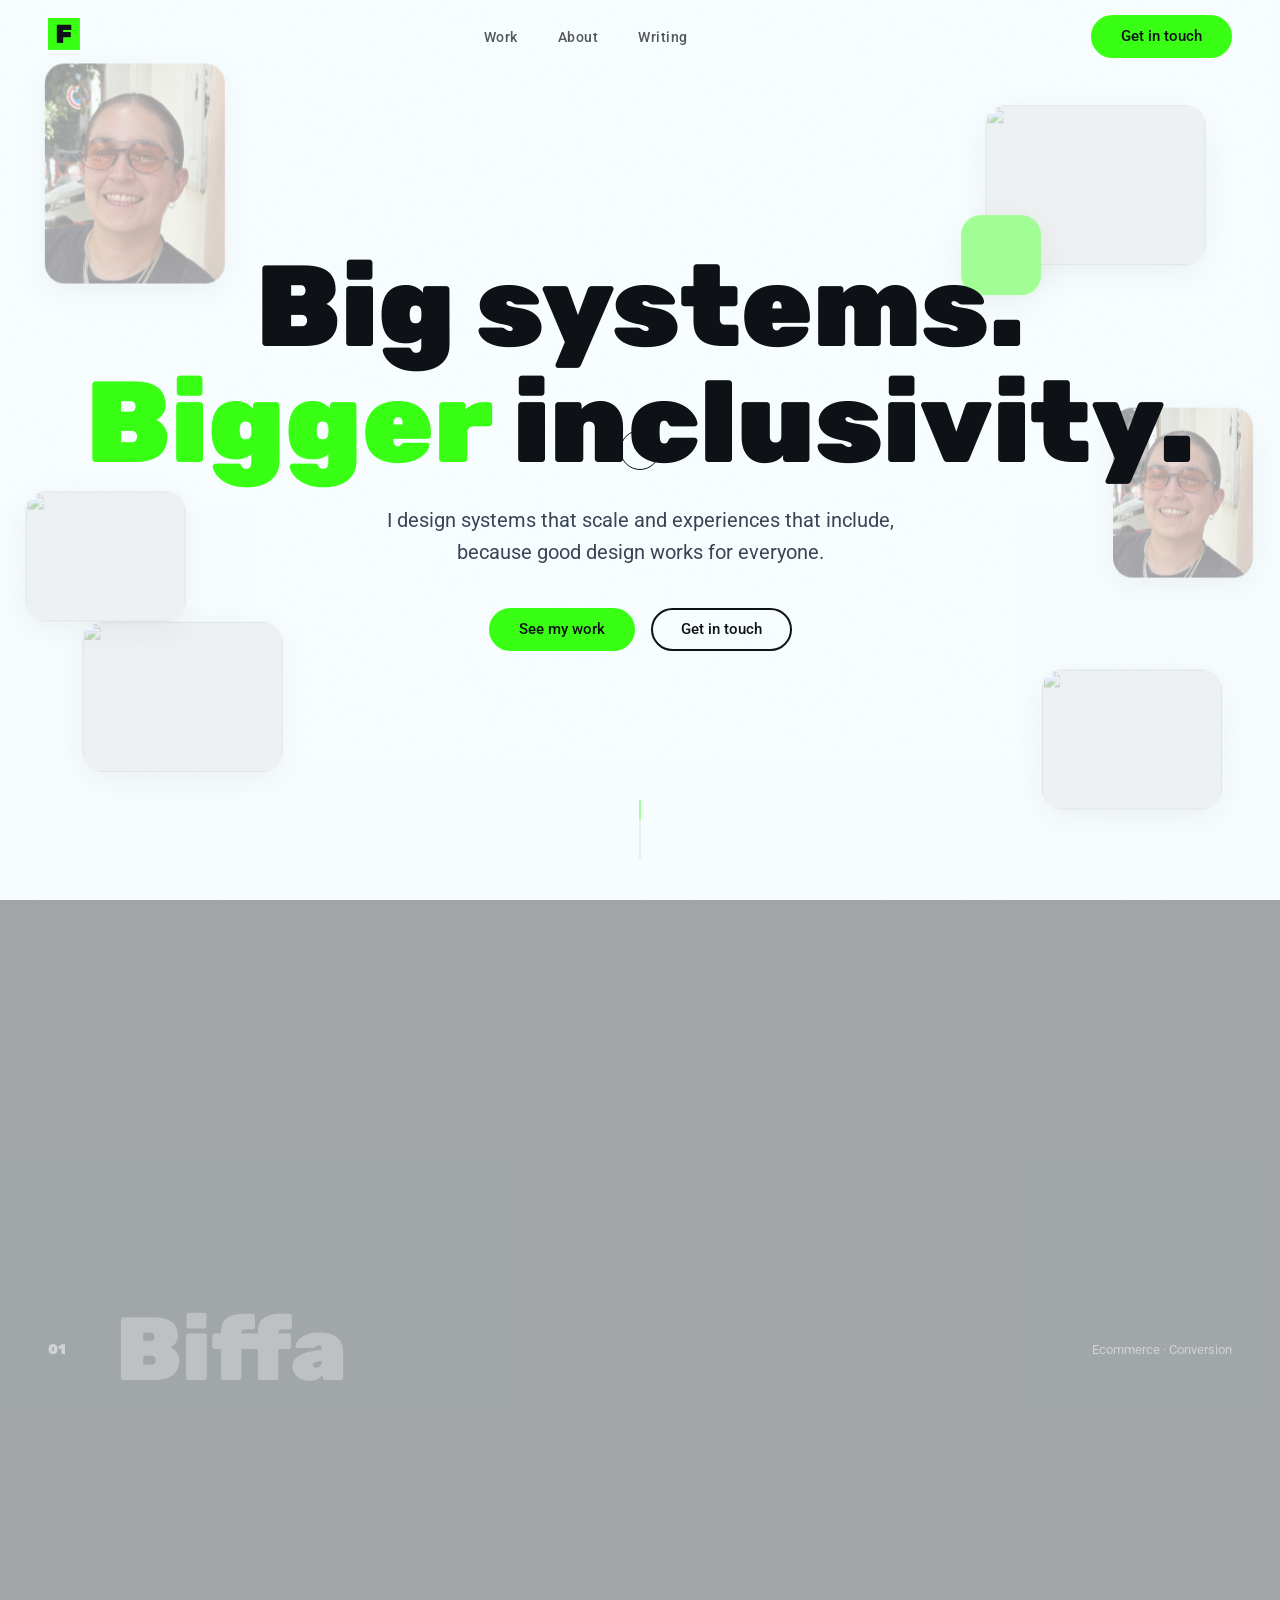
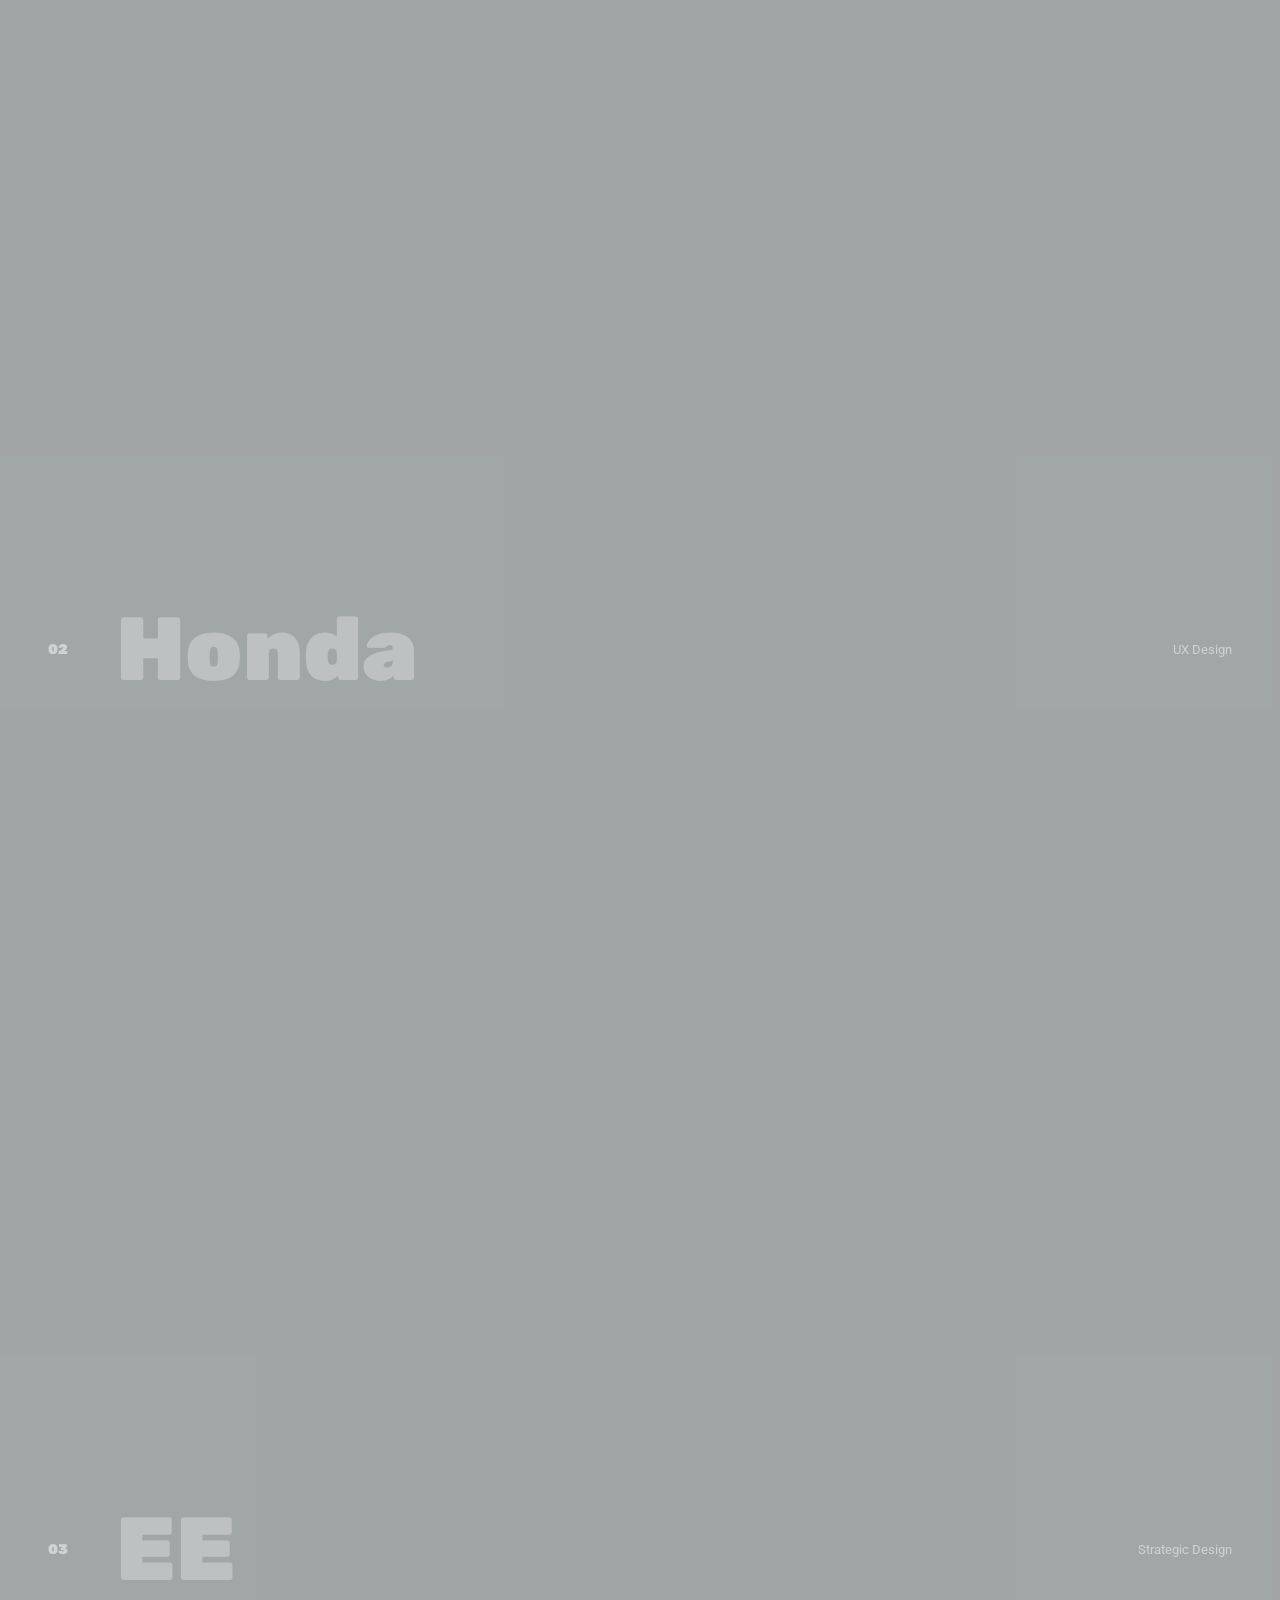
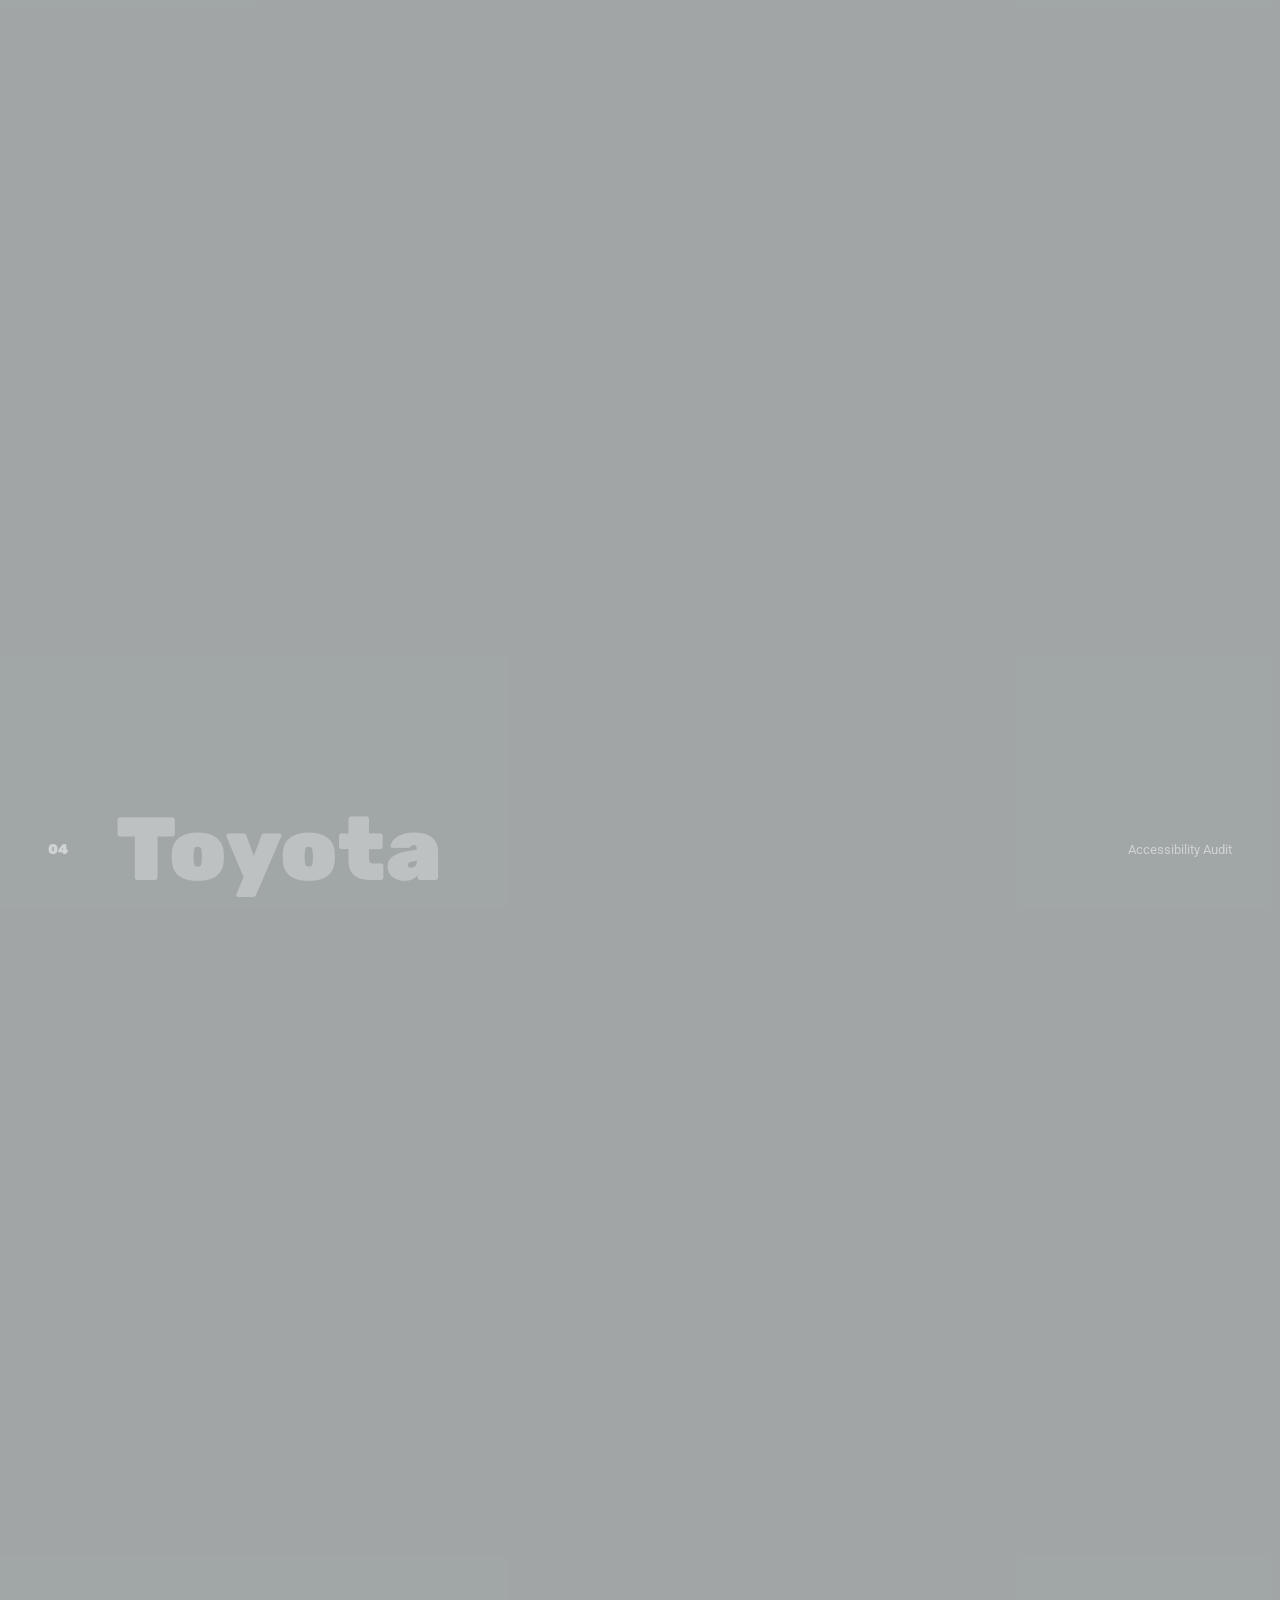
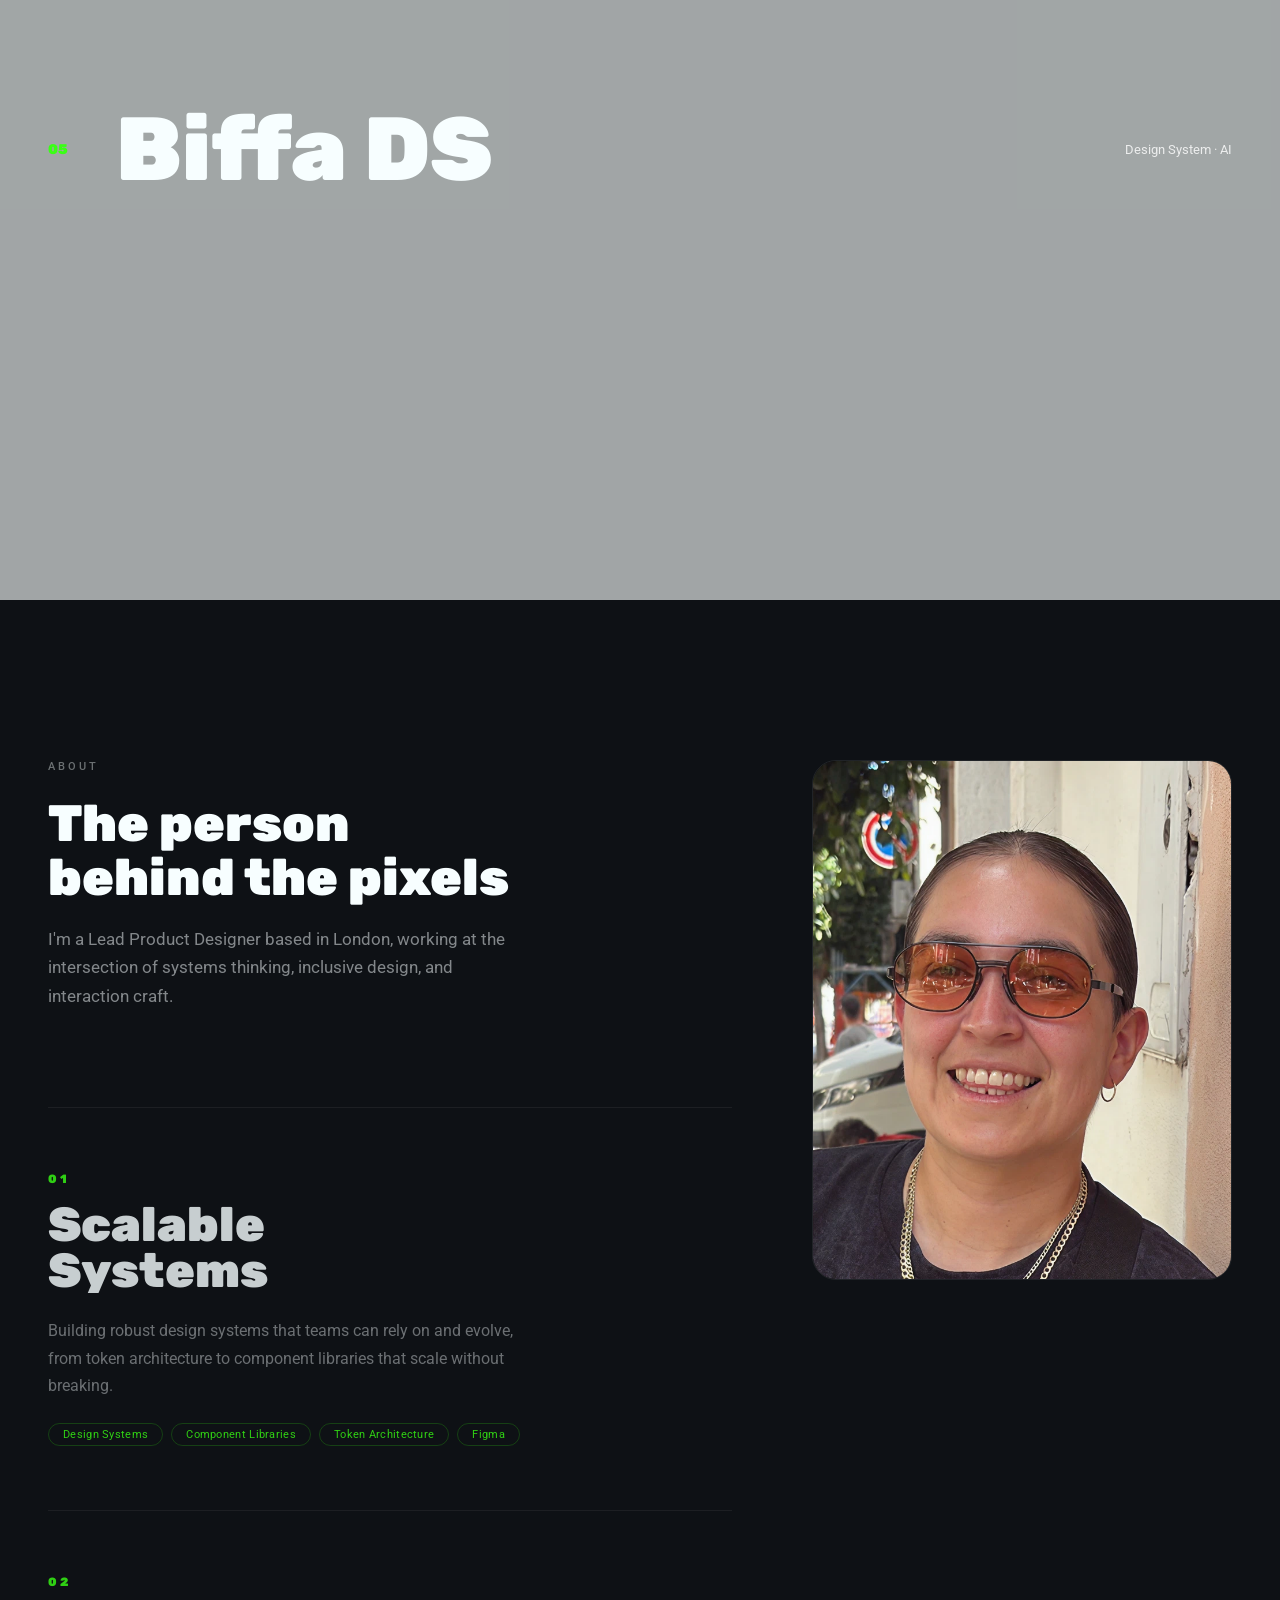
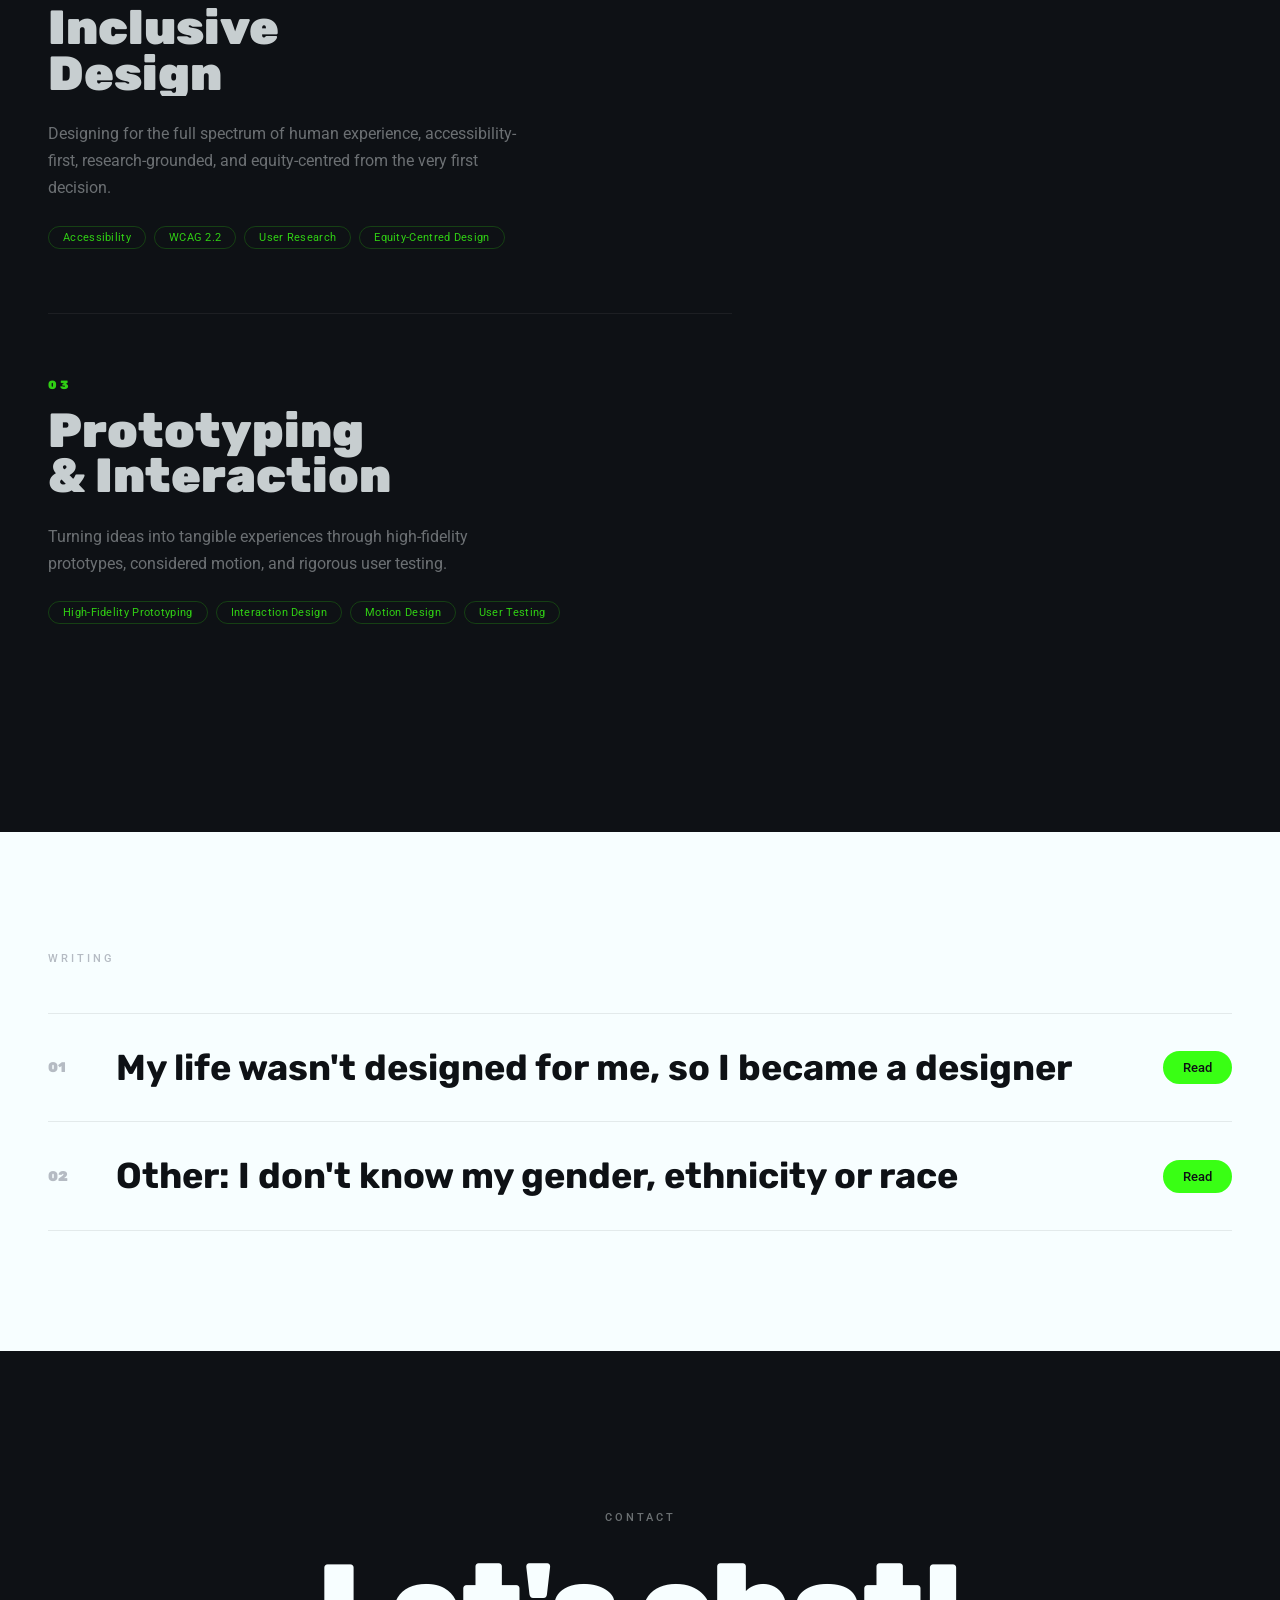
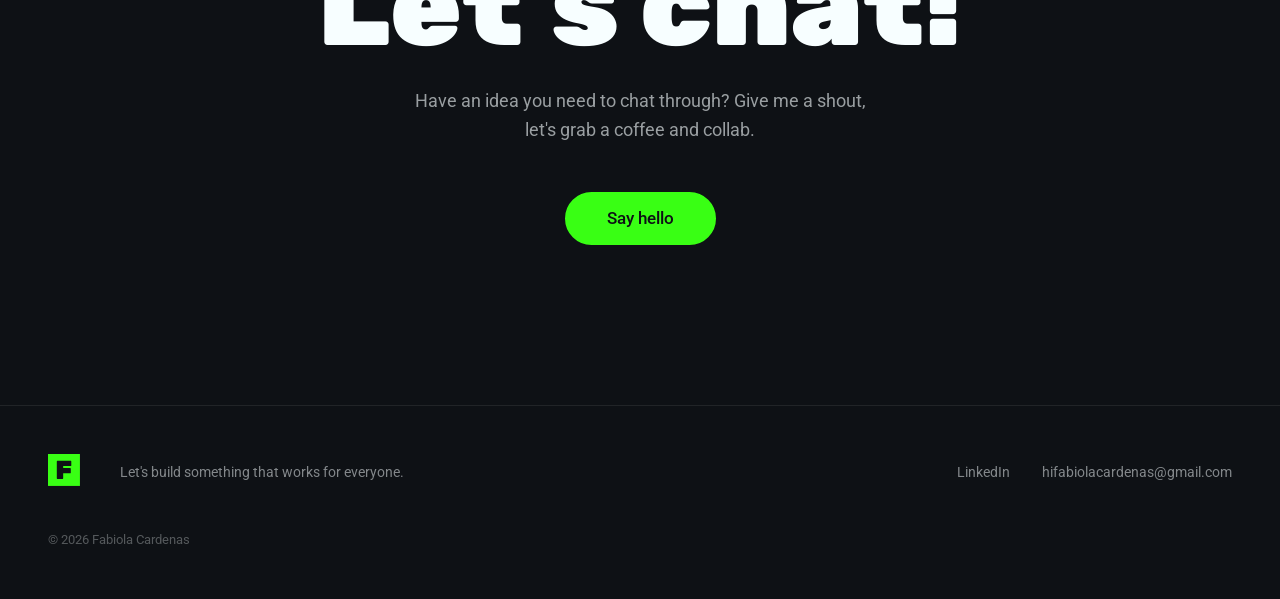
==== commit 9f69c5ef: "first set of bugs fixed" ====
--- a/index.html
+++ b/index.html
@@ -96,47 +96,52 @@
 
         <div class="accordion-item" data-index="0" data-img="biffa/images/carousel-card.png" role="listitem">
           <div class="accordion-bg" aria-hidden="true"></div>
-          <a href="biffa/index.html" class="accordion-row" aria-label="View Biffa Ecommerce case study">
+          <div class="accordion-row">
             <span class="acc-num">01</span>
             <span class="acc-title">Biffa</span>
             <span class="acc-tags">Ecommerce · Conversion</span>
-          </a>
+          </div>
+          <a href="biffa/index.html" class="accordion-item__link" aria-label="View Biffa Ecommerce case study"></a>
         </div>
 
         <div class="accordion-item" data-index="1" data-img="honda/images/carousel-card.png" role="listitem">
           <div class="accordion-bg" aria-hidden="true"></div>
-          <a href="/honda/" class="accordion-row" aria-label="View Honda UX Design case study">
+          <div class="accordion-row">
             <span class="acc-num">02</span>
             <span class="acc-title">Honda</span>
             <span class="acc-tags">UX Design</span>
-          </a>
+          </div>
+          <a href="/honda/" class="accordion-item__link" aria-label="View Honda UX Design case study"></a>
         </div>
 
         <div class="accordion-item" data-index="2" data-img="ee/images/carousel-card.png" role="listitem">
           <div class="accordion-bg" aria-hidden="true"></div>
-          <a href="ee/index.html" class="accordion-row" aria-label="View EE Inclusive Design case study">
+          <div class="accordion-row">
             <span class="acc-num">03</span>
             <span class="acc-title">EE</span>
             <span class="acc-tags">Strategic Design</span>
-          </a>
+          </div>
+          <a href="ee/index.html" class="accordion-item__link" aria-label="View EE Inclusive Design case study"></a>
         </div>
 
         <div class="accordion-item" data-index="3" data-img="toyota/images/carousel-card.png" role="listitem">
           <div class="accordion-bg" aria-hidden="true"></div>
-          <a href="toyota/index.html" class="accordion-row" aria-label="View Toyota Service Design case study">
+          <div class="accordion-row">
             <span class="acc-num">04</span>
             <span class="acc-title">Toyota</span>
             <span class="acc-tags">Accessibility Audit</span>
-          </a>
+          </div>
+          <a href="toyota/index.html" class="accordion-item__link" aria-label="View Toyota Service Design case study"></a>
         </div>
 
         <div class="accordion-item" data-index="4" data-img="biffa-ds/images/carousel-card.png" role="listitem">
           <div class="accordion-bg" aria-hidden="true"></div>
-          <a href="biffa-ds/index.html" class="accordion-row" aria-label="View Biffa Design System case study">
+          <div class="accordion-row">
             <span class="acc-num">05</span>
             <span class="acc-title">Biffa DS</span>
             <span class="acc-tags">Design System · AI</span>
-          </a>
+          </div>
+          <a href="biffa-ds/index.html" class="accordion-item__link" aria-label="View Biffa Design System case study"></a>
         </div>
 
       </div>
--- a/styles.css
+++ b/styles.css
@@ -629,6 +629,13 @@
   gap: 40px;
   background: none;
   text-decoration: none;
+}
+
+.accordion-item__link {
+  position: absolute;
+  inset: 0;
+  z-index: 3;
+  cursor: none;
 }
 
 .acc-num {
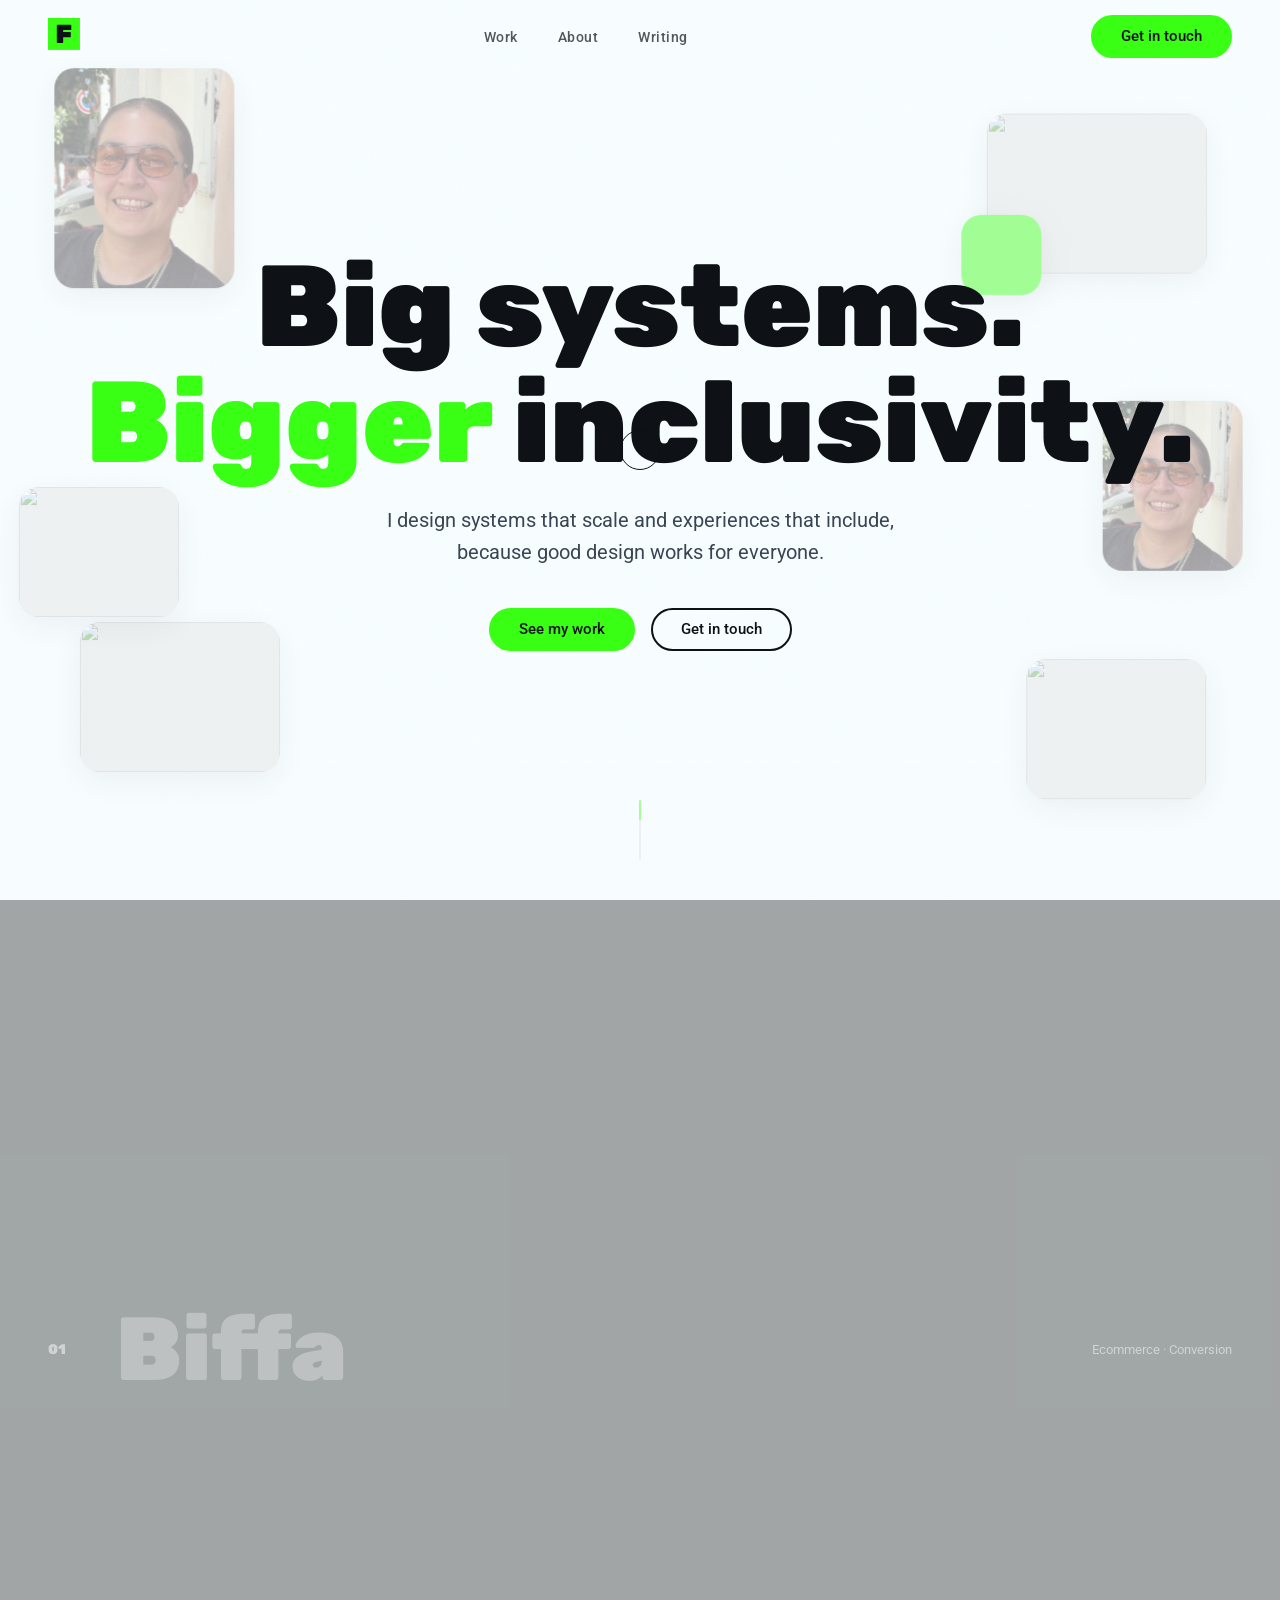
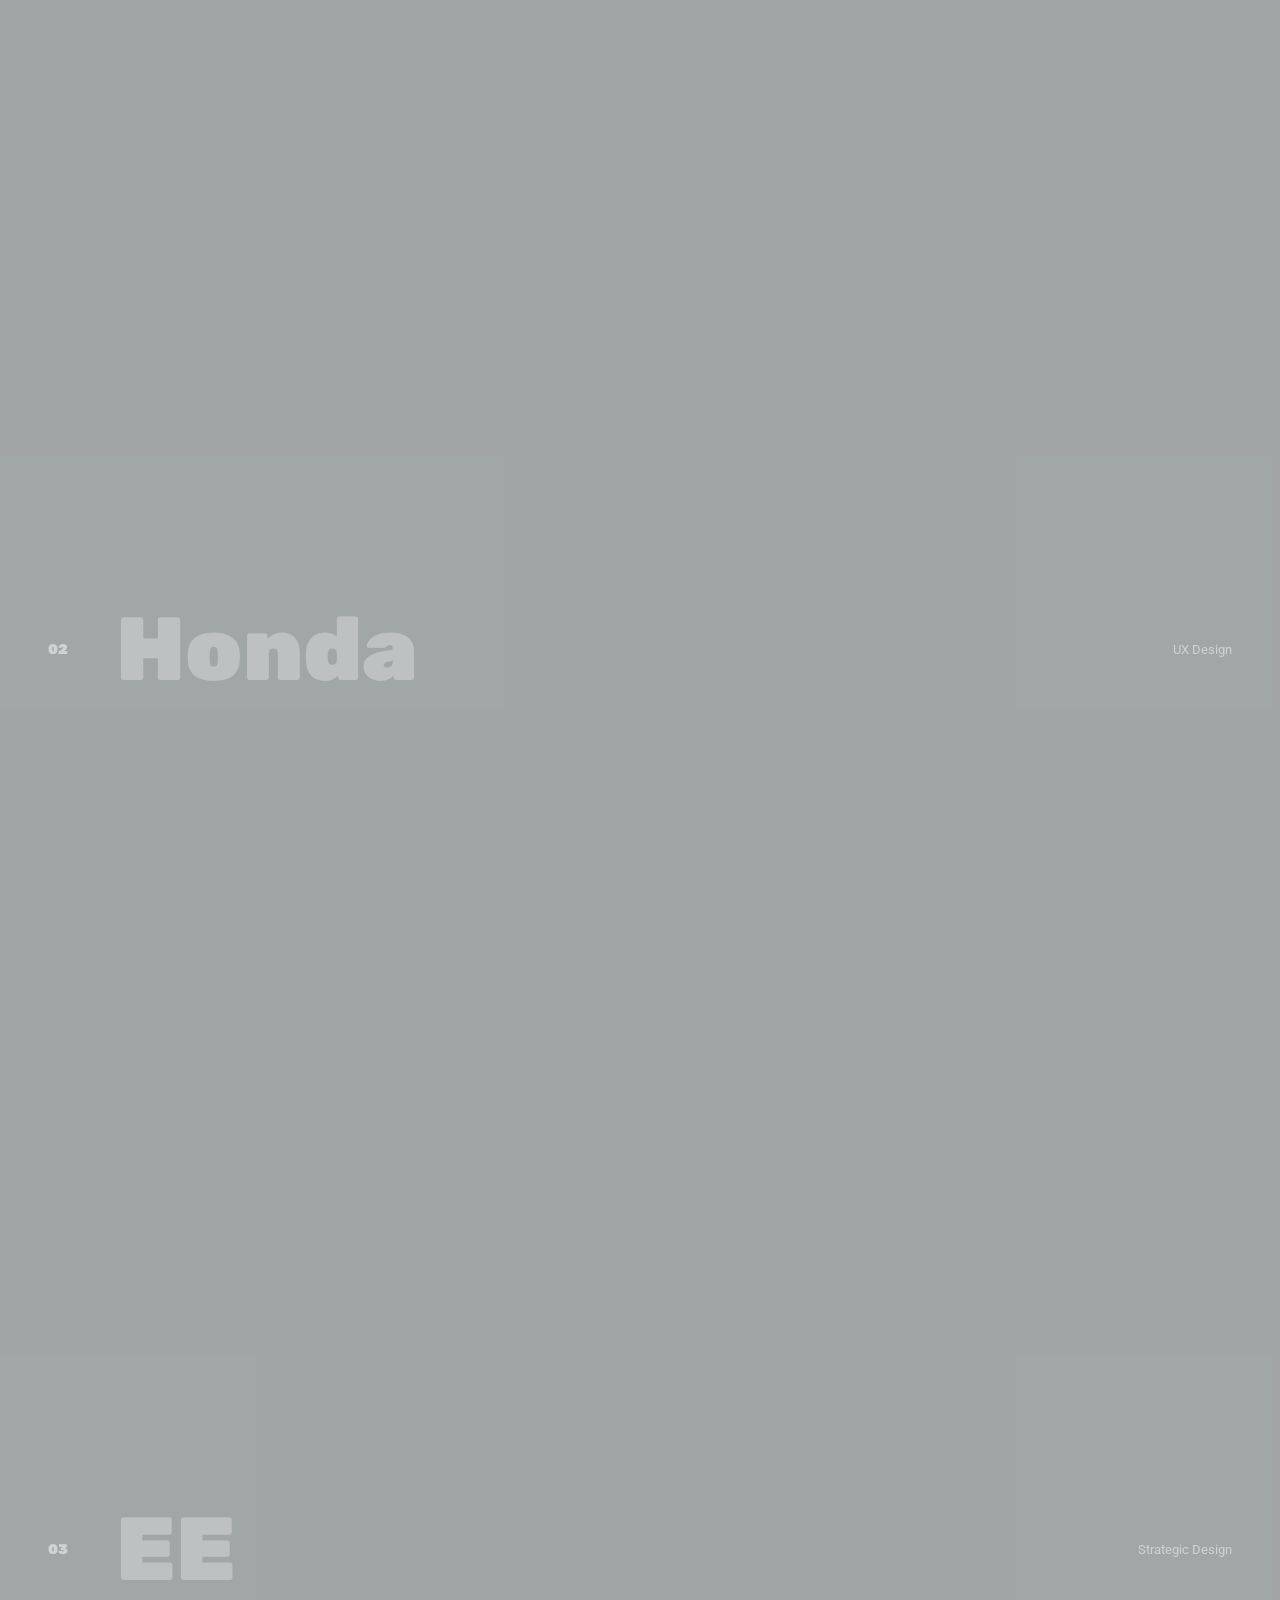
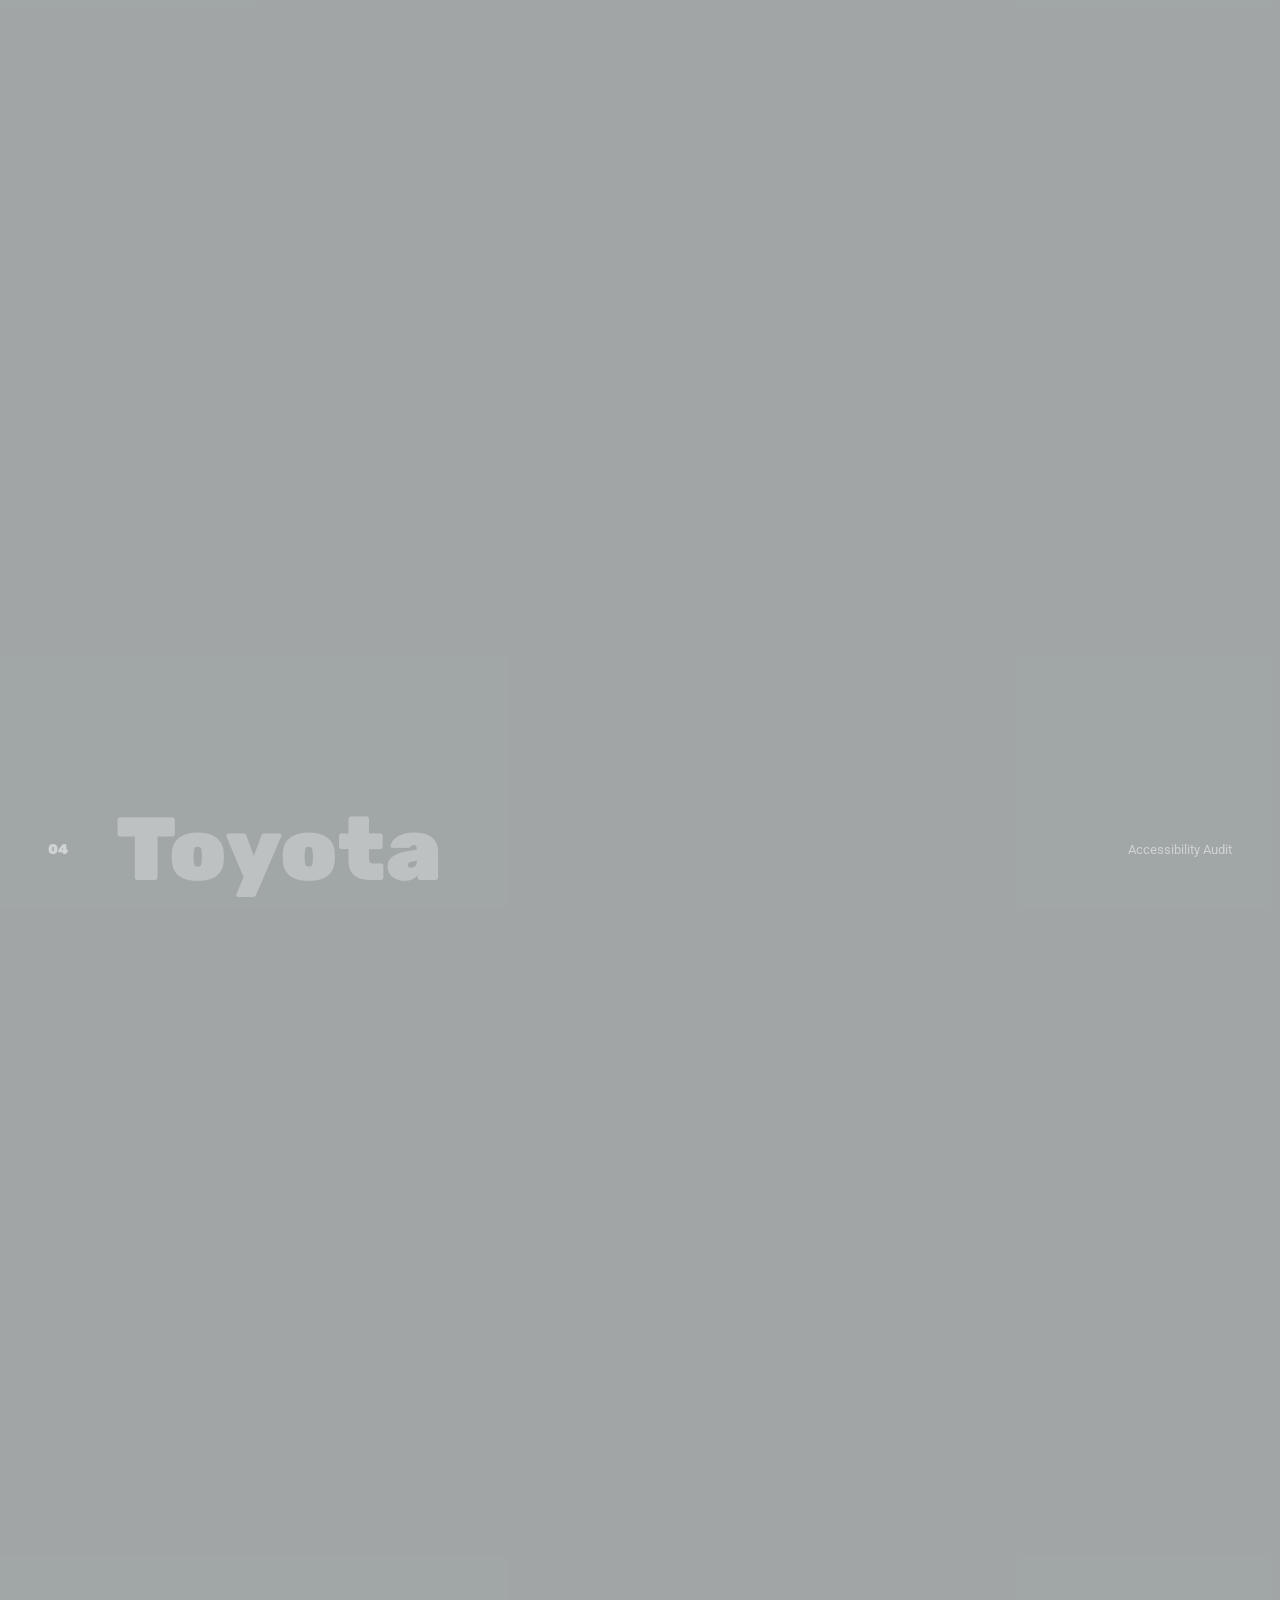
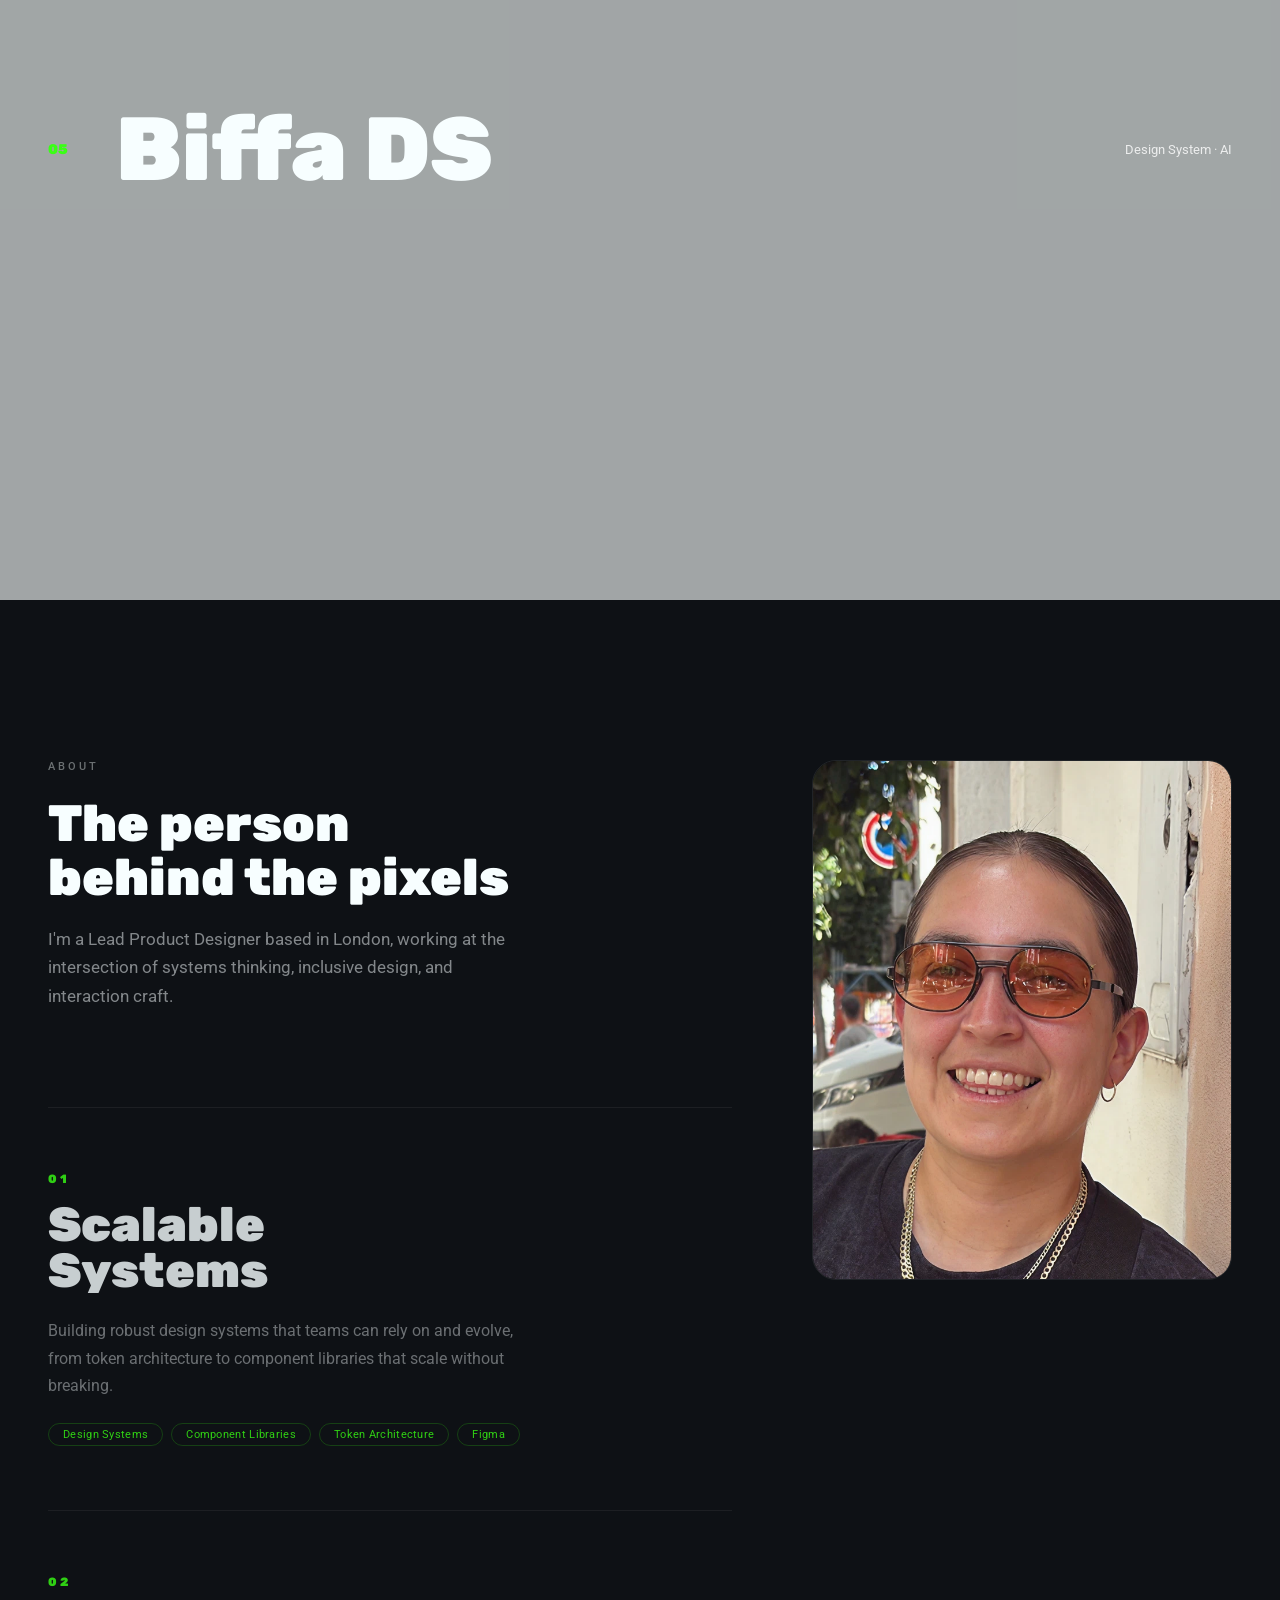
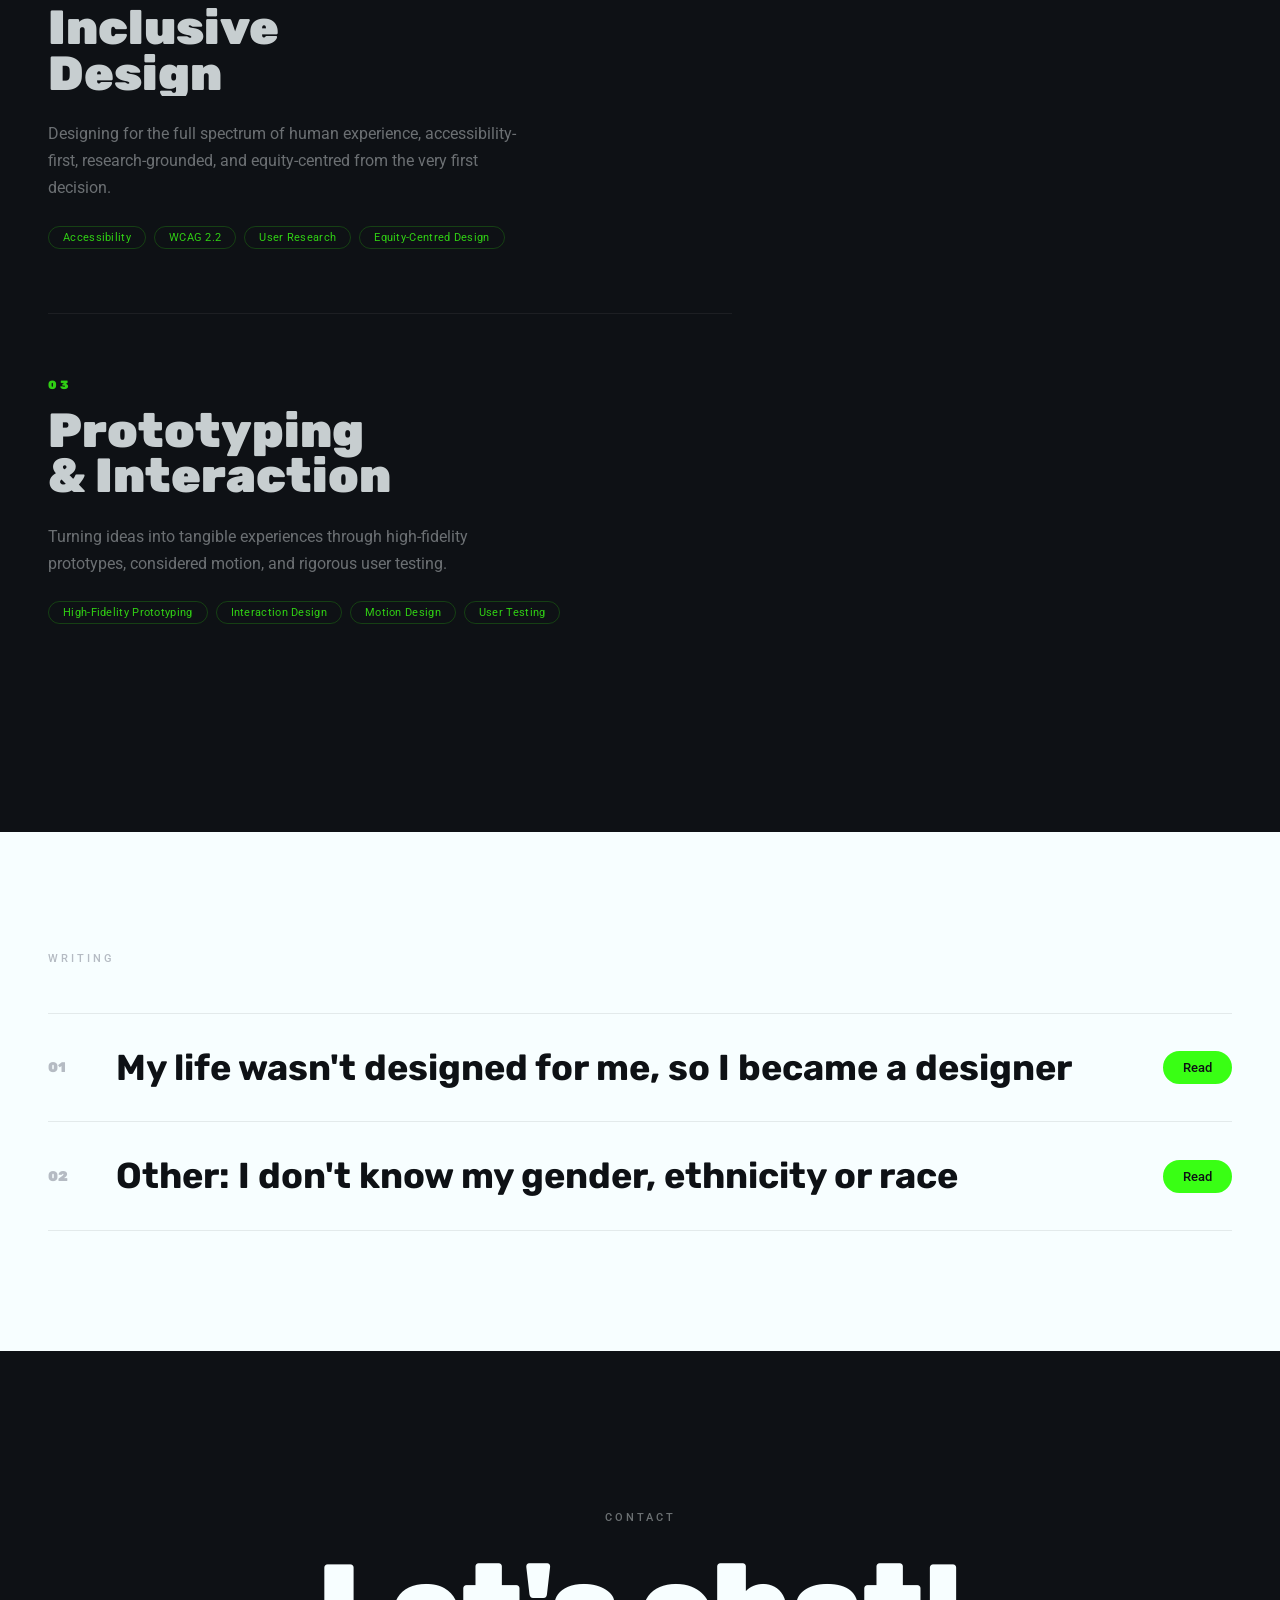
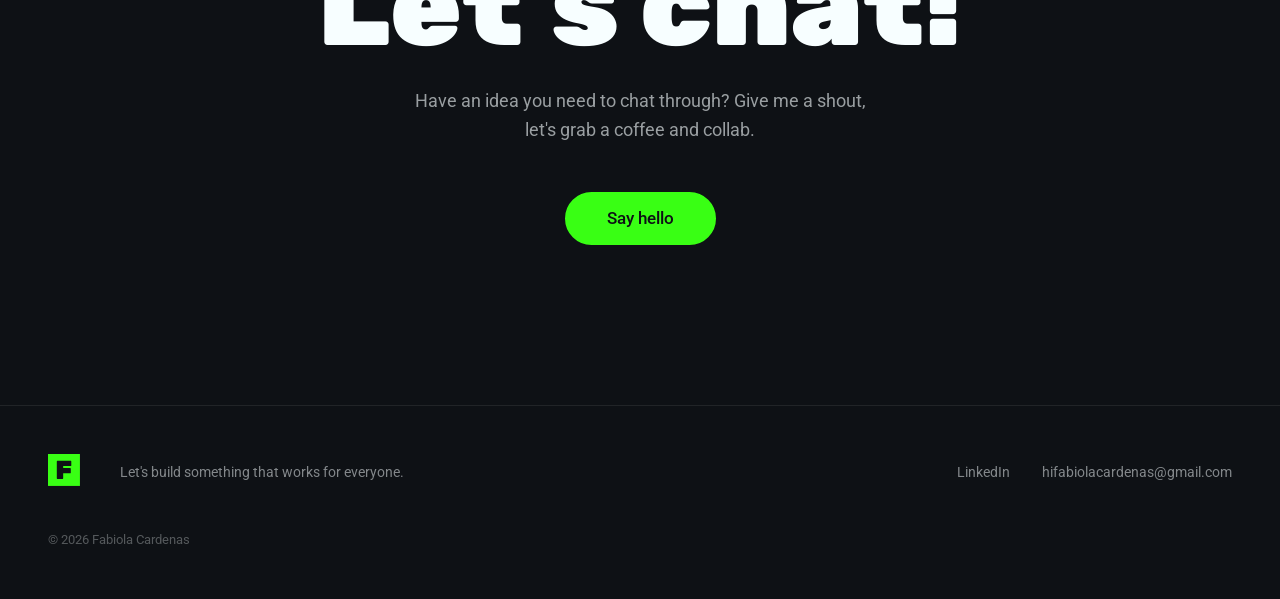
==== commit d4acd98b: "Update index.html" ====
--- a/index.html
+++ b/index.html
@@ -101,7 +101,7 @@
             <span class="acc-title">Biffa</span>
             <span class="acc-tags">Ecommerce · Conversion</span>
           </div>
-          <a href="biffa/index.html" class="accordion-item__link" aria-label="View Biffa Ecommerce case study"></a>
+          <a href="/biffa/" class="accordion-item__link" aria-label="View Biffa Ecommerce case study"></a>
         </div>
 
         <div class="accordion-item" data-index="1" data-img="honda/images/carousel-card.png" role="listitem">
@@ -121,7 +121,7 @@
             <span class="acc-title">EE</span>
             <span class="acc-tags">Strategic Design</span>
           </div>
-          <a href="ee/index.html" class="accordion-item__link" aria-label="View EE Inclusive Design case study"></a>
+          <a href="/ee/" class="accordion-item__link" aria-label="View EE Inclusive Design case study"></a>
         </div>
 
         <div class="accordion-item" data-index="3" data-img="toyota/images/carousel-card.png" role="listitem">
@@ -131,7 +131,7 @@
             <span class="acc-title">Toyota</span>
             <span class="acc-tags">Accessibility Audit</span>
           </div>
-          <a href="toyota/index.html" class="accordion-item__link" aria-label="View Toyota Service Design case study"></a>
+          <a href="/toyota/" class="accordion-item__link" aria-label="View Toyota Service Design case study"></a>
         </div>
 
         <div class="accordion-item" data-index="4" data-img="biffa-ds/images/carousel-card.png" role="listitem">
@@ -141,7 +141,7 @@
             <span class="acc-title">Biffa DS</span>
             <span class="acc-tags">Design System · AI</span>
           </div>
-          <a href="biffa-ds/index.html" class="accordion-item__link" aria-label="View Biffa Design System case study"></a>
+          <a href="/biffa-ds/" class="accordion-item__link" aria-label="View Biffa Design System case study"></a>
         </div>
 
       </div>
--- a/styles.css
+++ b/styles.css
@@ -634,7 +634,7 @@
 .accordion-item__link {
   position: absolute;
   inset: 0;
-  z-index: 3;
+  z-index: 5;
   cursor: none;
 }
 
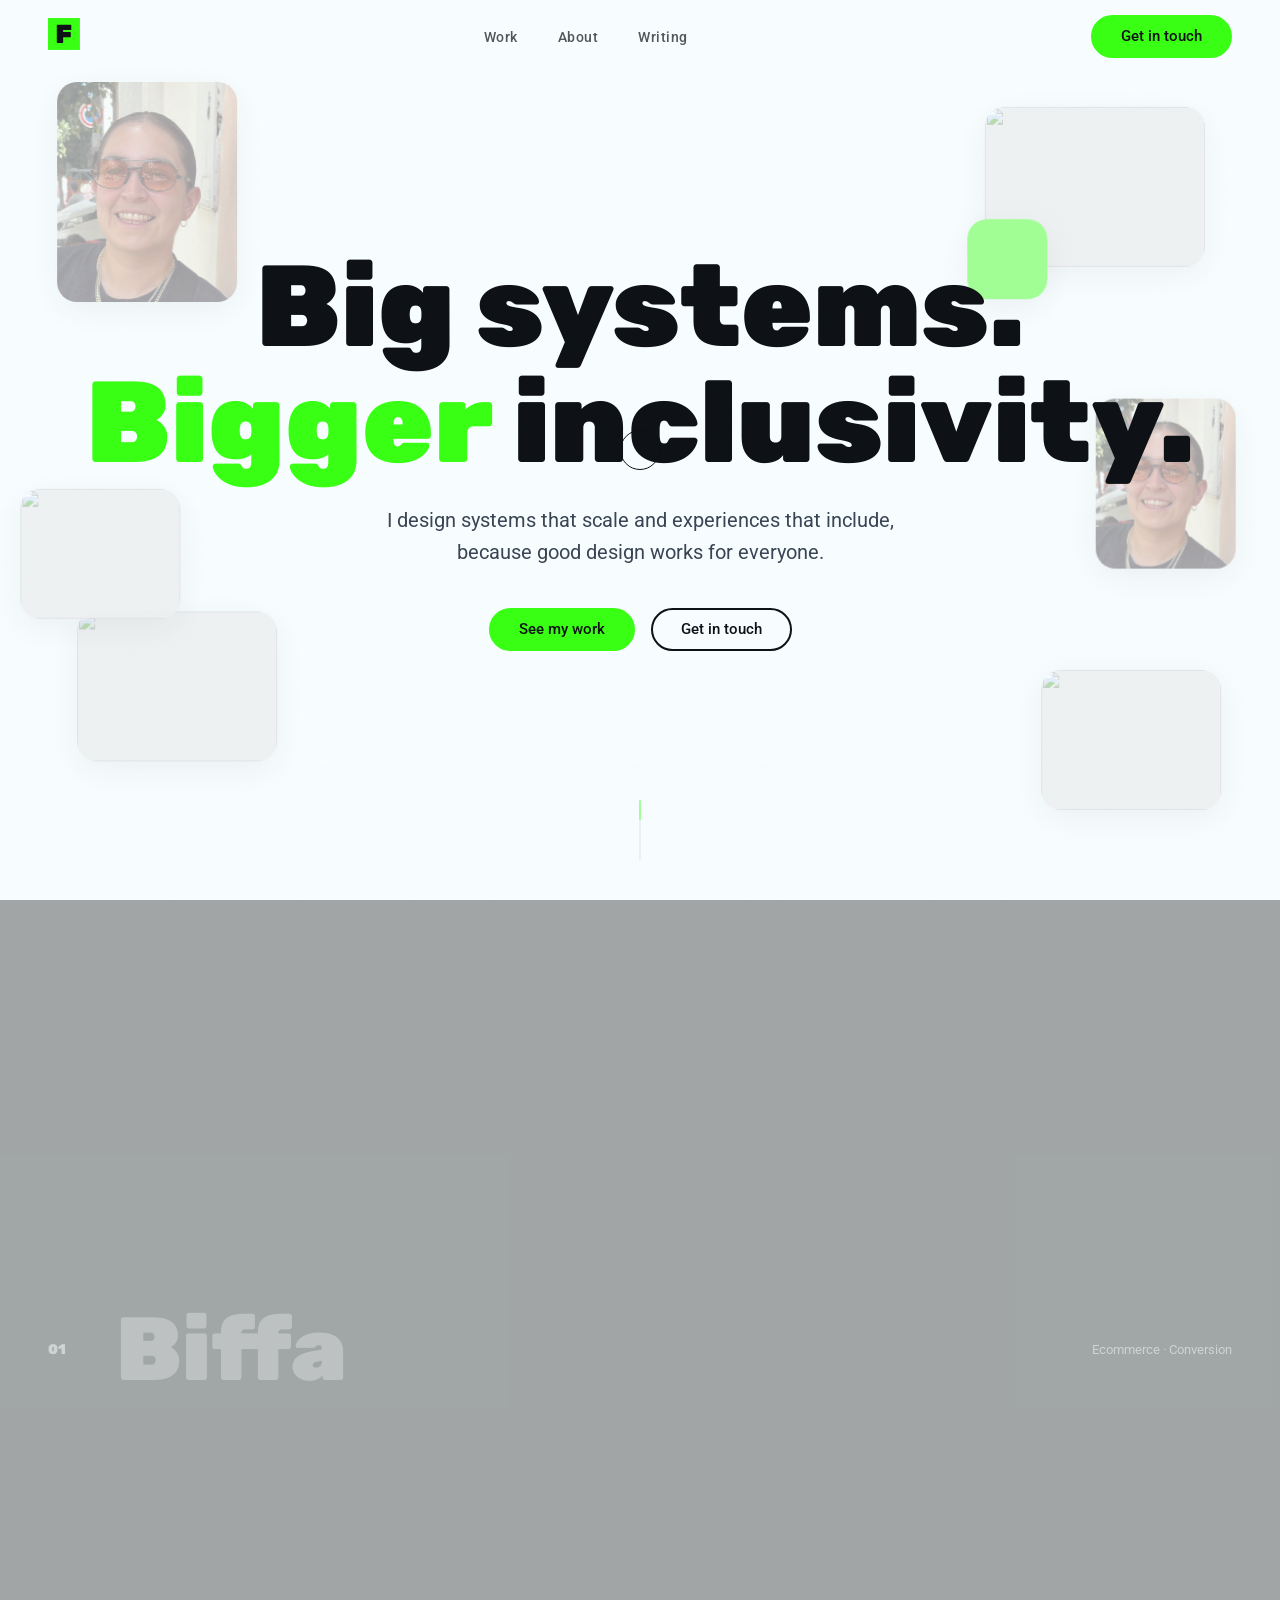
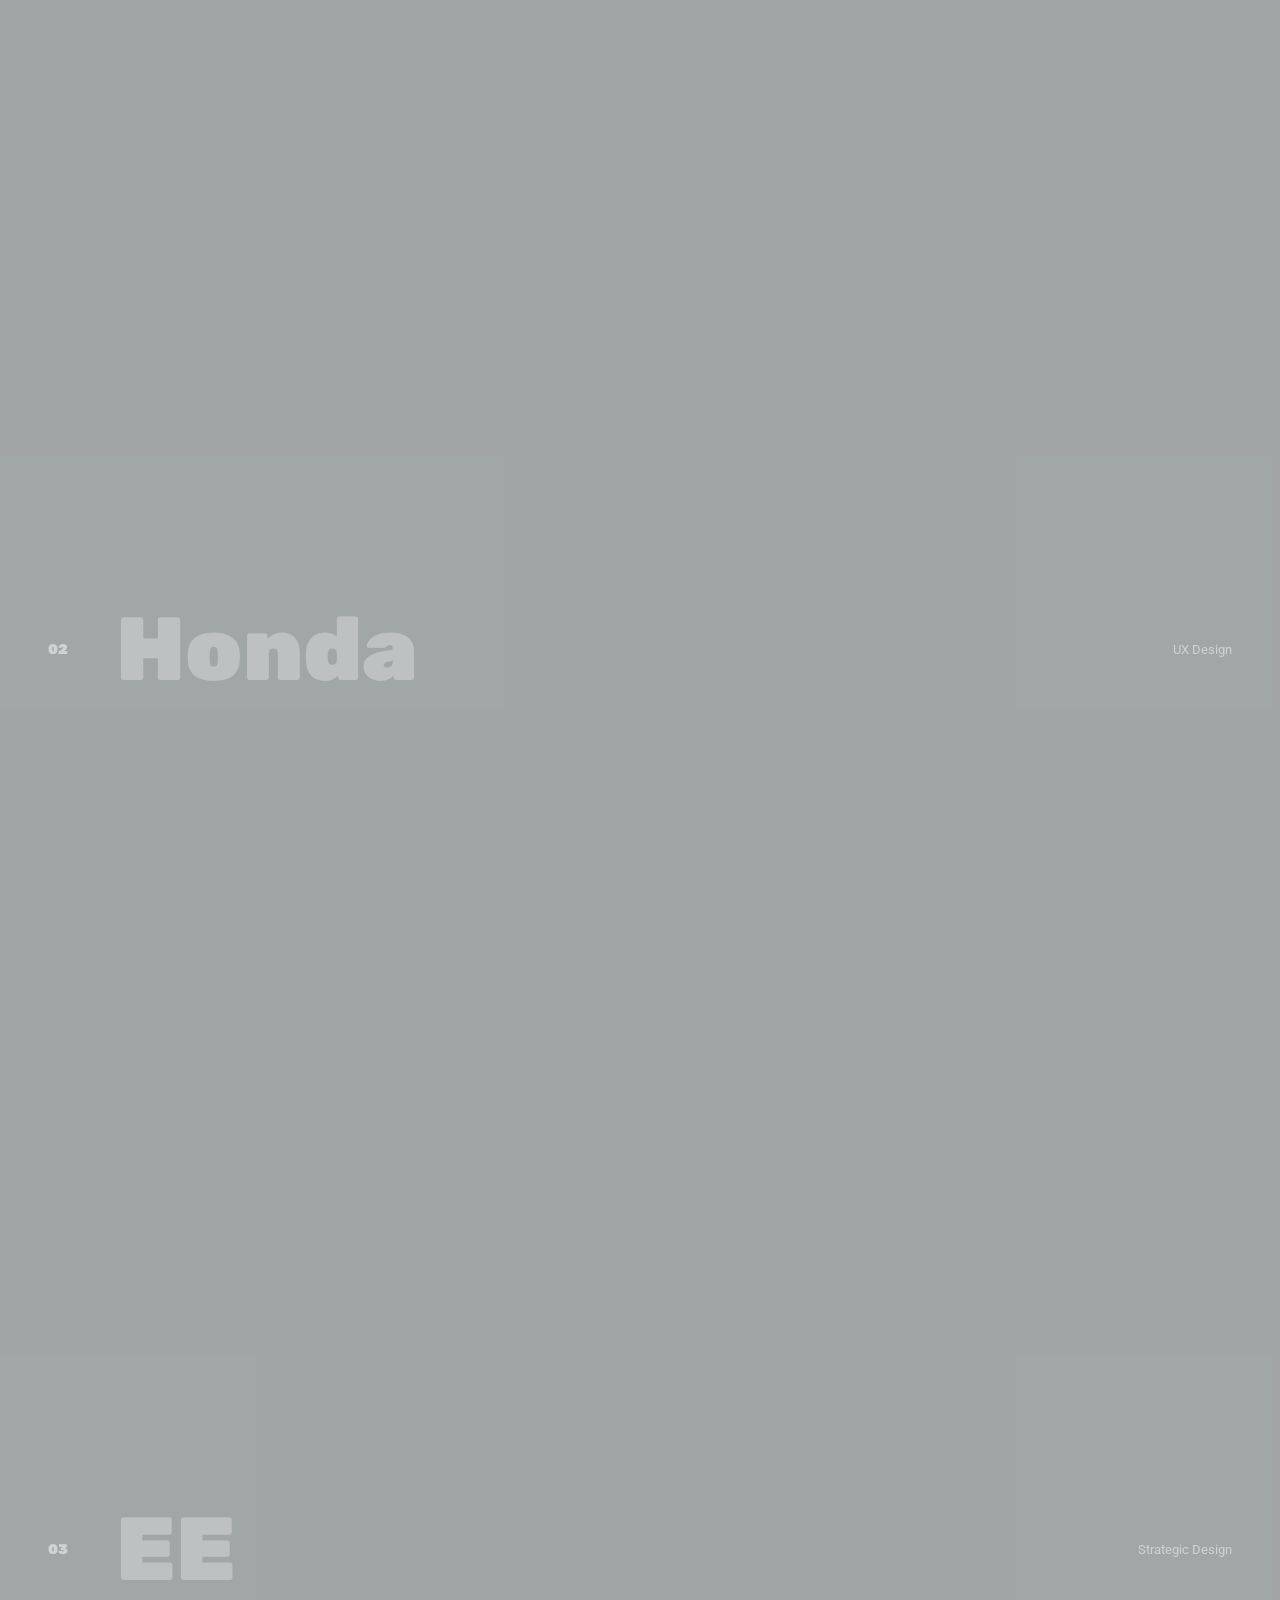
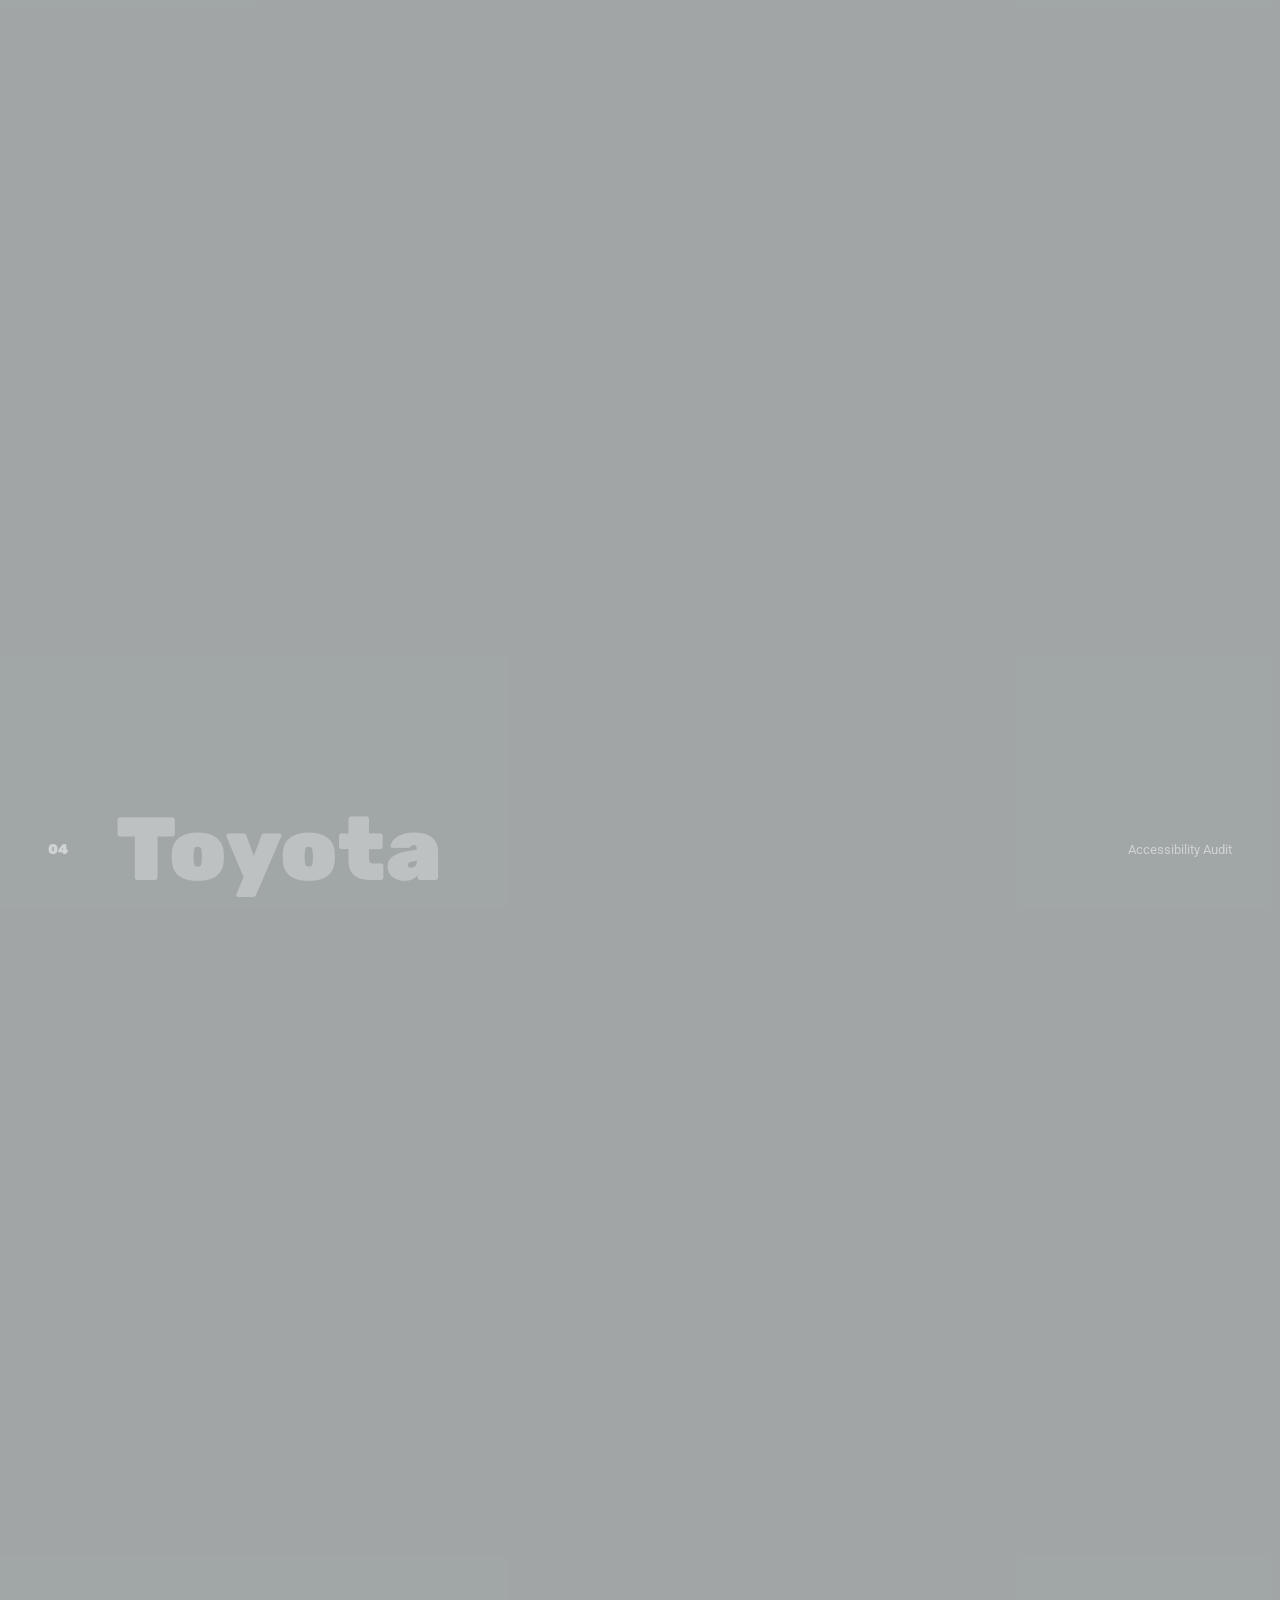
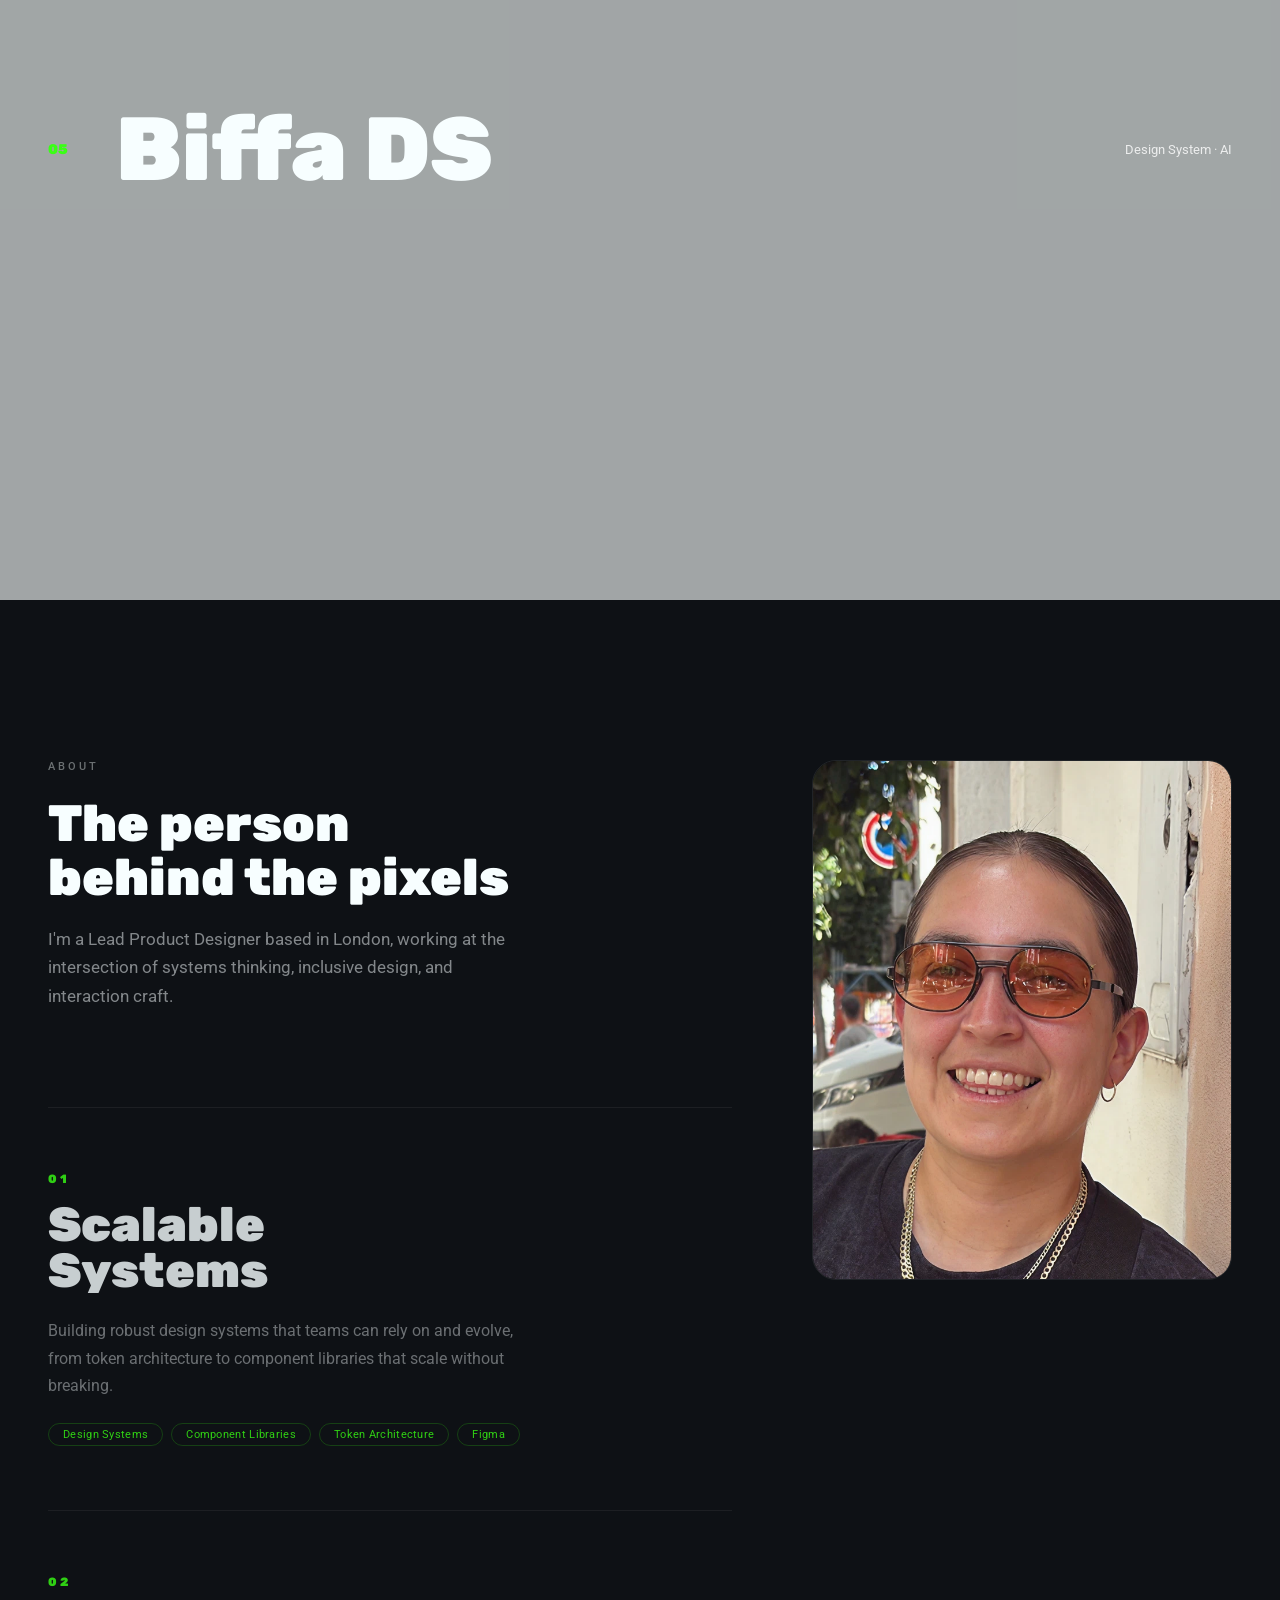
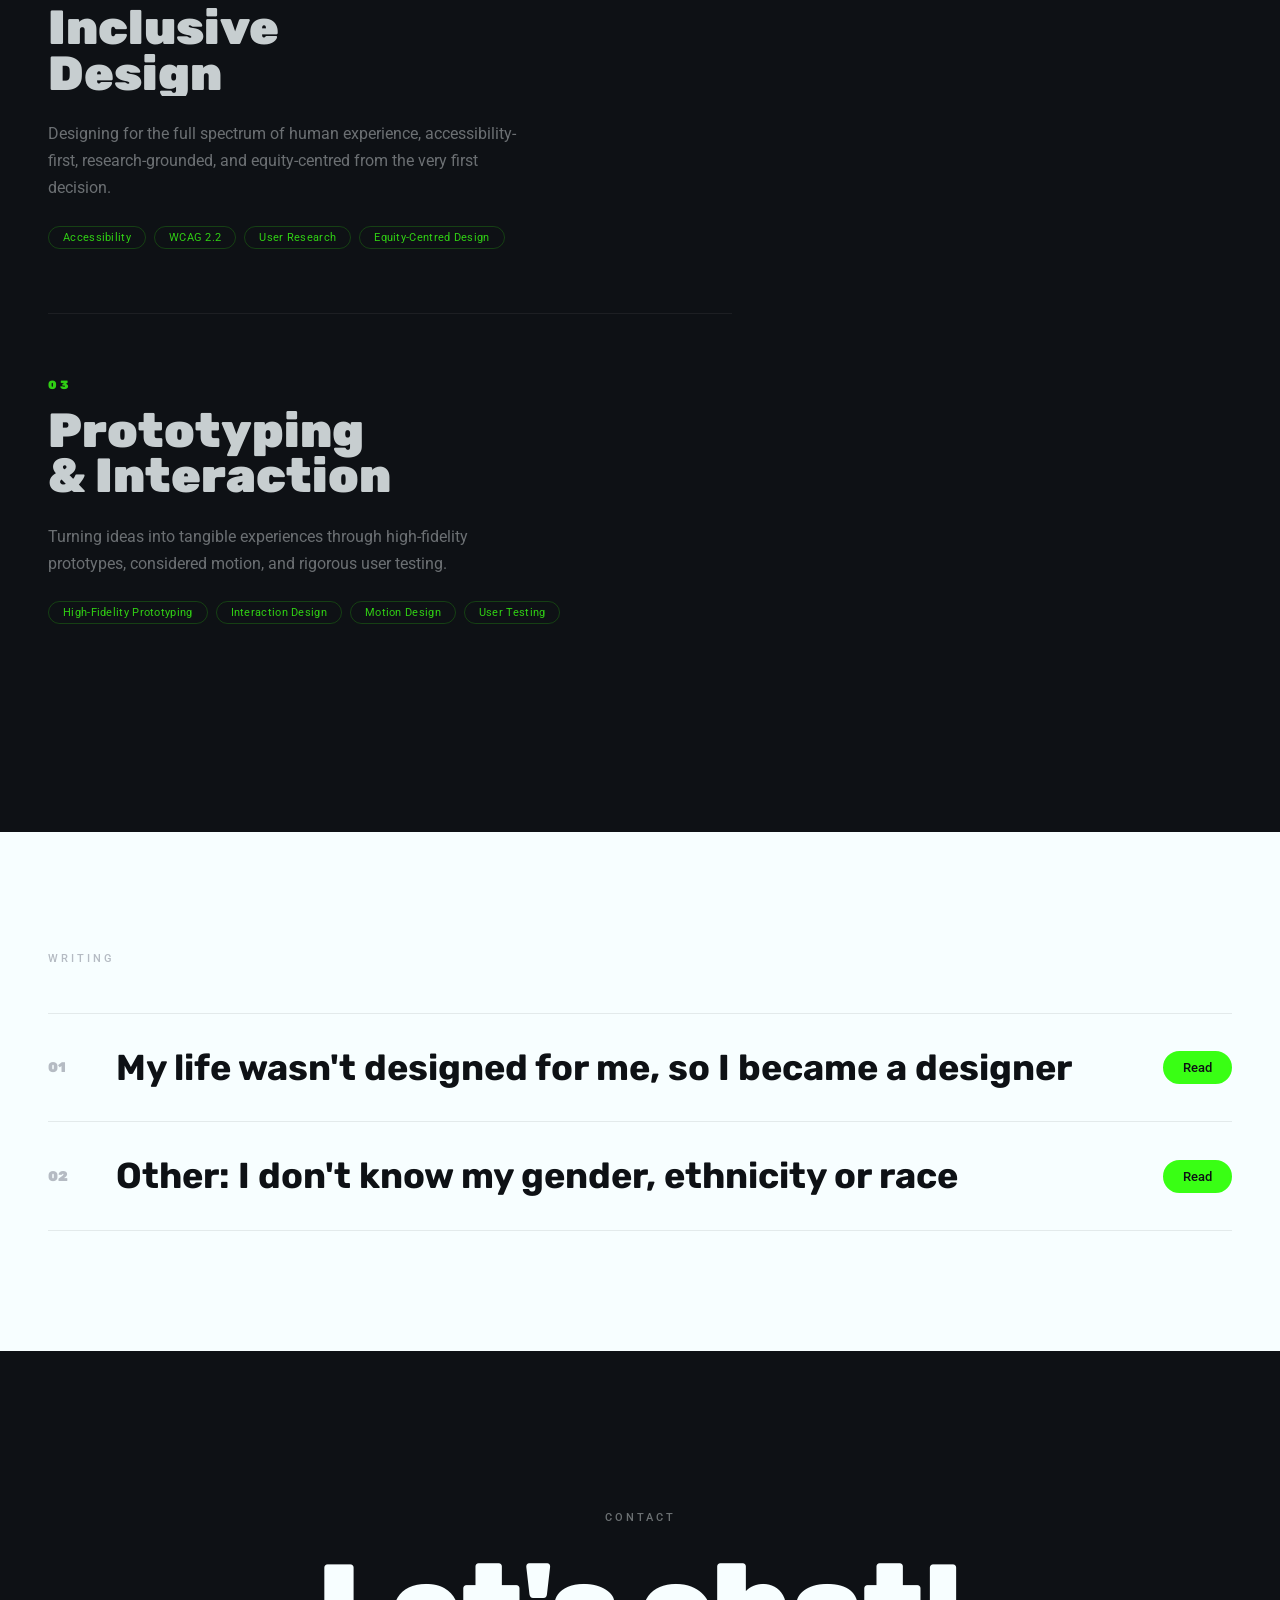
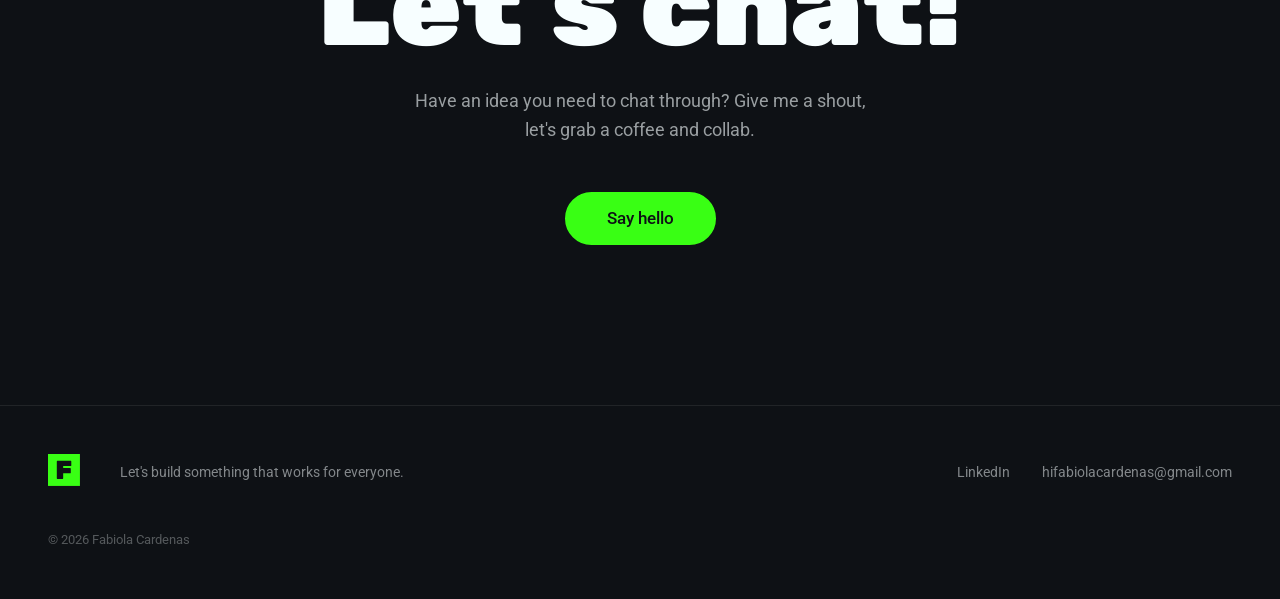
==== commit c8c48629: "updating form success screen" ====
--- a/index.html
+++ b/index.html
@@ -301,7 +301,8 @@
         <div class="modal-success" hidden>
           <div class="modal-success__icon" aria-hidden="true">✓</div>
           <h3 class="modal-success__title">Message sent!</h3>
-          <p class="modal-success__desc">Thanks for reaching out. I'll get back to you soon.</p>
+          <p class="modal-success__desc">Thanks for reaching out — I'll get back to you as soon as possible.</p>
+          <button type="button" class="btn btn-green btn-large modal-success__close">Close</button>
         </div>
       </div>
     </div>
